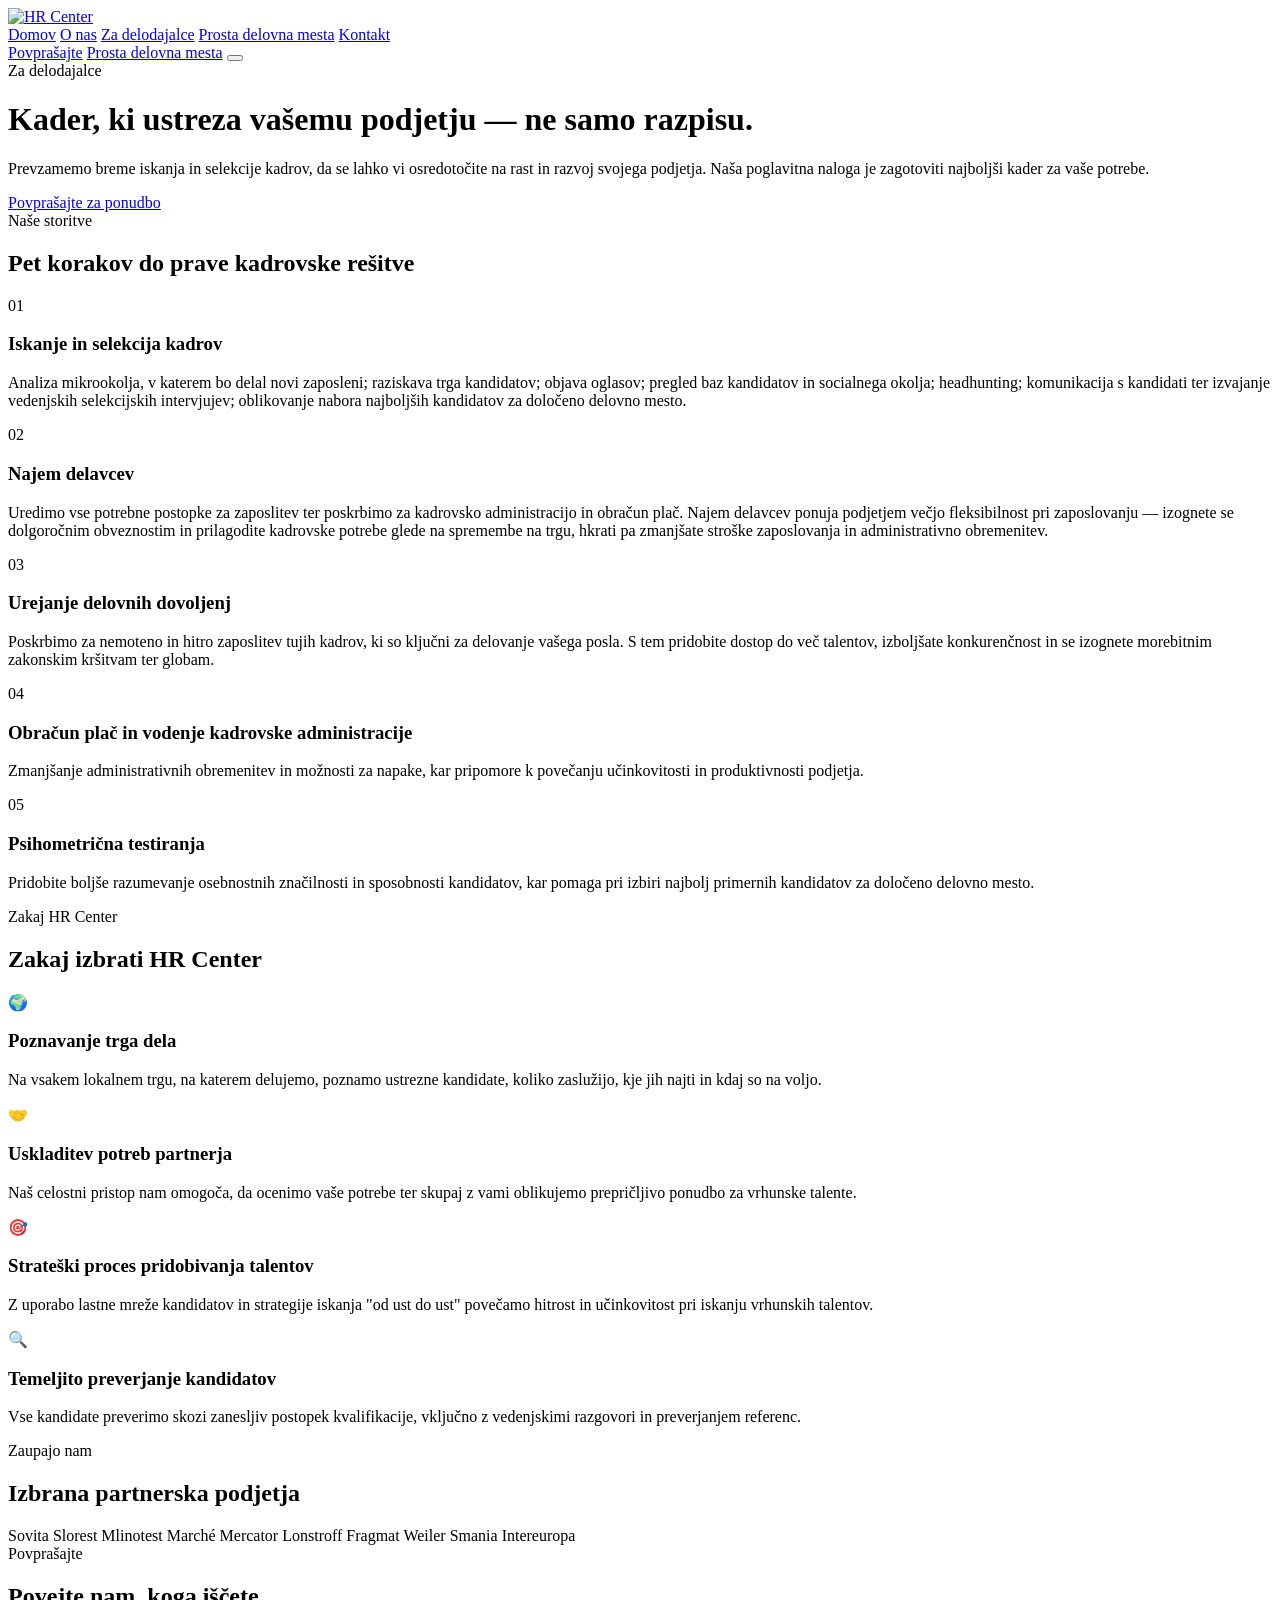
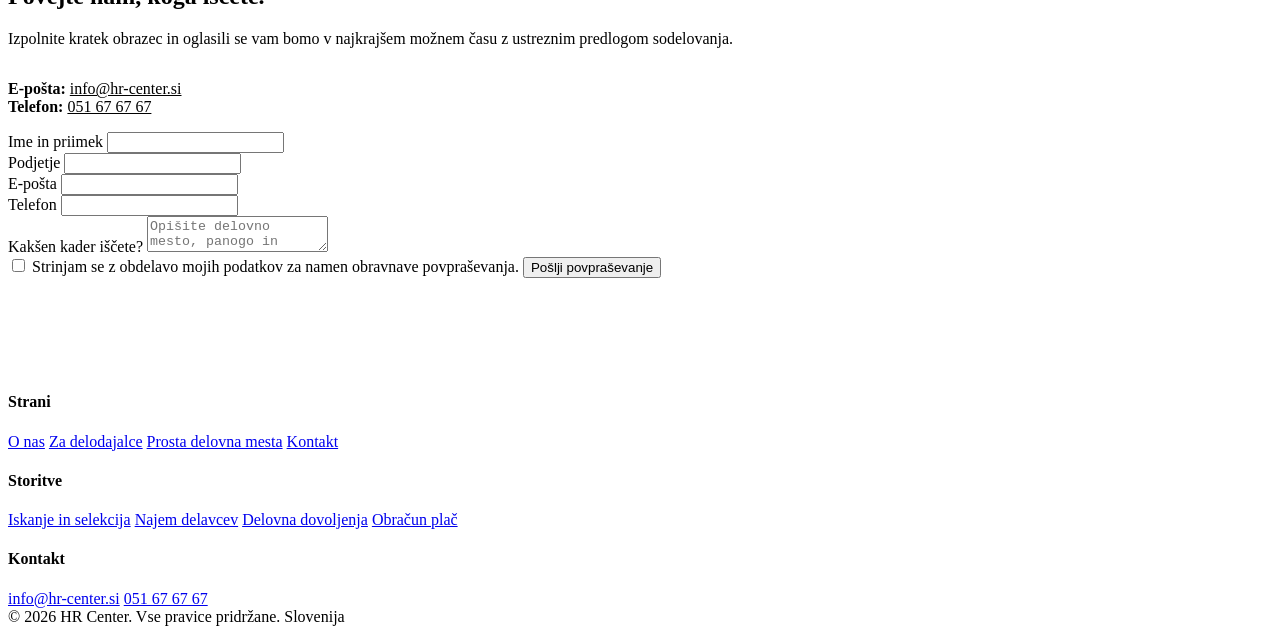
==== delodajalci.html @ be9698e5 "Prva objava strani Prva objava strani" ====
<!DOCTYPE html>
<html lang="sl">
<head>
<meta charset="UTF-8">
<meta name="viewport" content="width=device-width, initial-scale=1.0">
<title>Za delodajalce — Storitve iskanja in selekcije kadrov | HR Center</title>
<meta name="description" content="HR Center za delodajalce: iskanje in selekcija kadrov, najem delavcev, urejanje delovnih dovoljenj, obračun plač in psihometrična testiranja.">
<link rel="icon" href="assets/images/logo.png">
<link rel="preconnect" href="https://fonts.googleapis.com">
<link rel="preconnect" href="https://fonts.gstatic.com" crossorigin>
<link href="https://fonts.googleapis.com/css2?family=Space+Grotesk:wght@500;600;700&family=Inter:wght@400;500;600;700&family=IBM+Plex+Mono:wght@400;500&display=swap" rel="stylesheet">
<link rel="stylesheet" href="assets/css/style.css">
</head>
<body>

<header class="site-header">
  <div class="container">
    <a href="index.html" class="brand"><img src="assets/images/logo.png" alt="HR Center"></a>
    <nav class="main-nav">
      <a href="index.html" data-page="index.html">Domov</a>
      <a href="o-nas.html" data-page="o-nas.html">O nas</a>
      <a href="delodajalci.html" data-page="delodajalci.html">Za delodajalce</a>
      <a href="prosta-delovna-mesta.html" data-page="prosta-delovna-mesta.html">Prosta delovna mesta</a>
      <a href="kontakt.html" data-page="kontakt.html">Kontakt</a>
    </nav>
    <div class="header-ctas">
      <a href="#kontakt" class="btn btn-outline">Povprašajte</a>
      <a href="prosta-delovna-mesta.html" class="btn btn-primary">Prosta delovna mesta</a>
      <button class="nav-toggle" aria-label="Odpri meni" aria-expanded="false"><span></span><span></span><span></span></button>
    </div>
  </div>
</header>

<div class="page-hero">
  <div class="container">
    <div class="eyebrow">Za delodajalce</div>
    <h1>Kader, ki ustreza vašemu podjetju — ne samo razpisu.</h1>
    <p>Prevzamemo breme iskanja in selekcije kadrov, da se lahko vi osredotočite na rast in razvoj svojega podjetja. Naša poglavitna naloga je zagotoviti najboljši kader za vaše potrebe.</p>
    <a href="#kontakt" class="btn btn-coral">Povprašajte za ponudbo</a>
  </div>
</div>

<section id="storitve">
  <div class="container">
    <div class="section-head">
      <div class="eyebrow">Naše storitve</div>
      <h2>Pet korakov do prave kadrovske rešitve</h2>
    </div>

    <div class="service-row">
      <div class="service-num">01</div>
      <div>
        <h3>Iskanje in selekcija kadrov</h3>
        <p>Analiza mikrookolja, v katerem bo delal novi zaposleni; raziskava trga kandidatov; objava oglasov; pregled baz kandidatov in socialnega okolja; headhunting; komunikacija s kandidati ter izvajanje vedenjskih selekcijskih intervjujev; oblikovanje nabora najboljših kandidatov za določeno delovno mesto.</p>
      </div>
    </div>
    <div class="service-row">
      <div class="service-num">02</div>
      <div>
        <h3>Najem delavcev</h3>
        <p>Uredimo vse potrebne postopke za zaposlitev ter poskrbimo za kadrovsko administracijo in obračun plač. Najem delavcev ponuja podjetjem večjo fleksibilnost pri zaposlovanju — izognete se dolgoročnim obveznostim in prilagodite kadrovske potrebe glede na spremembe na trgu, hkrati pa zmanjšate stroške zaposlovanja in administrativno obremenitev.</p>
      </div>
    </div>
    <div class="service-row">
      <div class="service-num">03</div>
      <div>
        <h3>Urejanje delovnih dovoljenj</h3>
        <p>Poskrbimo za nemoteno in hitro zaposlitev tujih kadrov, ki so ključni za delovanje vašega posla. S tem pridobite dostop do več talentov, izboljšate konkurenčnost in se izognete morebitnim zakonskim kršitvam ter globam.</p>
      </div>
    </div>
    <div class="service-row">
      <div class="service-num">04</div>
      <div>
        <h3>Obračun plač in vodenje kadrovske administracije</h3>
        <p>Zmanjšanje administrativnih obremenitev in možnosti za napake, kar pripomore k povečanju učinkovitosti in produktivnosti podjetja.</p>
      </div>
    </div>
    <div class="service-row">
      <div class="service-num">05</div>
      <div>
        <h3>Psihometrična testiranja</h3>
        <p>Pridobite boljše razumevanje osebnostnih značilnosti in sposobnosti kandidatov, kar pomaga pri izbiri najbolj primernih kandidatov za določeno delovno mesto.</p>
      </div>
    </div>
  </div>
</section>

<section class="section-pale">
  <div class="container">
    <div class="section-head center">
      <div class="eyebrow">Zakaj HR Center</div>
      <h2>Zakaj izbrati HR Center</h2>
    </div>
    <div class="grid-4">
      <div class="card">
        <div class="icon-wrap">🌍</div>
        <h3>Poznavanje trga dela</h3>
        <p>Na vsakem lokalnem trgu, na katerem delujemo, poznamo ustrezne kandidate, koliko zaslužijo, kje jih najti in kdaj so na voljo.</p>
      </div>
      <div class="card">
        <div class="icon-wrap">🤝</div>
        <h3>Uskladitev potreb partnerja</h3>
        <p>Naš celostni pristop nam omogoča, da ocenimo vaše potrebe ter skupaj z vami oblikujemo prepričljivo ponudbo za vrhunske talente.</p>
      </div>
      <div class="card">
        <div class="icon-wrap">🎯</div>
        <h3>Strateški proces pridobivanja talentov</h3>
        <p>Z uporabo lastne mreže kandidatov in strategije iskanja "od ust do ust" povečamo hitrost in učinkovitost pri iskanju vrhunskih talentov.</p>
      </div>
      <div class="card">
        <div class="icon-wrap">🔍</div>
        <h3>Temeljito preverjanje kandidatov</h3>
        <p>Vse kandidate preverimo skozi zanesljiv postopek kvalifikacije, vključno z vedenjskimi razgovori in preverjanjem referenc.</p>
      </div>
    </div>
  </div>
</section>

<section>
  <div class="container">
    <div class="section-head center">
      <div class="eyebrow">Zaupajo nam</div>
      <h2>Izbrana partnerska podjetja</h2>
    </div>
    <div class="pill-list" style="justify-content:center;">
      <span class="pill">Sovita</span>
      <span class="pill">Slorest</span>
      <span class="pill">Mlinotest</span>
      <span class="pill">Marché</span>
      <span class="pill">Mercator</span>
      <span class="pill">Lonstroff</span>
      <span class="pill">Fragmat</span>
      <span class="pill">Weiler</span>
      <span class="pill">Smania</span>
      <span class="pill">Intereuropa</span>
    </div>
  </div>
</section>

<section id="kontakt" class="section-pale">
  <div class="container grid-2" style="align-items:flex-start; gap:56px;">
    <div>
      <div class="eyebrow">Povprašajte</div>
      <h2>Povejte nam, koga iščete.</h2>
      <p>Izpolnite kratek obrazec in oglasili se vam bomo v najkrajšem možnem času z ustreznim predlogom sodelovanja.</p>
      <p style="margin-top:32px;"><strong>E-pošta:</strong> <a href="mailto:info@hr-center.si" style="color:var(--teal-dark);">info@hr-center.si</a><br>
      <strong>Telefon:</strong> <a href="tel:+38651676767" style="color:var(--teal-dark);">051 67 67 67</a></p>
    </div>
    <div class="form-card">
      <form name="povprasevanje-delodajalci" method="POST" data-netlify="true" netlify-honeypot="bot-field" data-netlify-ajax="true">
        <input type="hidden" name="form-name" value="povprasevanje-delodajalci">
        <p class="hidden" style="display:none;"><label>Ne izpolnjujte: <input name="bot-field"></label></p>

        <div class="form-grid">
          <div class="field">
            <label for="ed-ime">Ime in priimek</label>
            <input type="text" id="ed-ime" name="ime" required>
          </div>
          <div class="field">
            <label for="ed-podjetje">Podjetje</label>
            <input type="text" id="ed-podjetje" name="podjetje" required>
          </div>
          <div class="field">
            <label for="ed-email">E-pošta</label>
            <input type="email" id="ed-email" name="email" required>
          </div>
          <div class="field">
            <label for="ed-telefon">Telefon</label>
            <input type="tel" id="ed-telefon" name="telefon">
          </div>
        </div>
        <div class="field full">
          <label for="ed-sporocilo">Kakšen kader iščete?</label>
          <textarea id="ed-sporocilo" name="sporocilo" required placeholder="Opišite delovno mesto, panogo in okvirni rok..."></textarea>
        </div>

        <label class="consent">
          <input type="checkbox" required>
          <span>Strinjam se z obdelavo mojih podatkov za namen obravnave povpraševanja.</span>
        </label>

        <button type="submit" class="btn btn-primary btn-block">Pošlji povpraševanje</button>
        <div class="form-status"></div>
      </form>
    </div>
  </div>
</section>

<footer class="site-footer">
  <div class="container">
    <div class="footer-grid">
      <div>
        <img src="assets/images/logo.png" alt="HR Center" style="height:34px; margin-bottom:14px; filter:brightness(0) invert(1);">
        <p style="color:rgba(255,255,255,.6); font-size:14px; max-width:32ch;">Vaši ljudje, naša skrb. Kadrovska agencija z 10-letnimi izkušnjami na slovenskem trgu dela.</p>
      </div>
      <div>
        <h4>Strani</h4>
        <a href="o-nas.html">O nas</a>
        <a href="delodajalci.html">Za delodajalce</a>
        <a href="prosta-delovna-mesta.html">Prosta delovna mesta</a>
        <a href="kontakt.html">Kontakt</a>
      </div>
      <div>
        <h4>Storitve</h4>
        <a href="delodajalci.html#storitve">Iskanje in selekcija</a>
        <a href="delodajalci.html#storitve">Najem delavcev</a>
        <a href="delodajalci.html#storitve">Delovna dovoljenja</a>
        <a href="delodajalci.html#storitve">Obračun plač</a>
      </div>
      <div>
        <h4>Kontakt</h4>
        <a href="mailto:info@hr-center.si">info@hr-center.si</a>
        <a href="tel:+38651676767">051 67 67 67</a>
      </div>
    </div>
    <div class="footer-bottom">
      <span>© <span id="year"></span> HR Center. Vse pravice pridržane.</span>
      <span>Slovenija</span>
    </div>
  </div>
</footer>

<script src="assets/js/jobs-data.js"></script>
<script src="assets/js/main.js"></script>
<script>document.getElementById('year').textContent = new Date().getFullYear();</script>
</body>
</html>
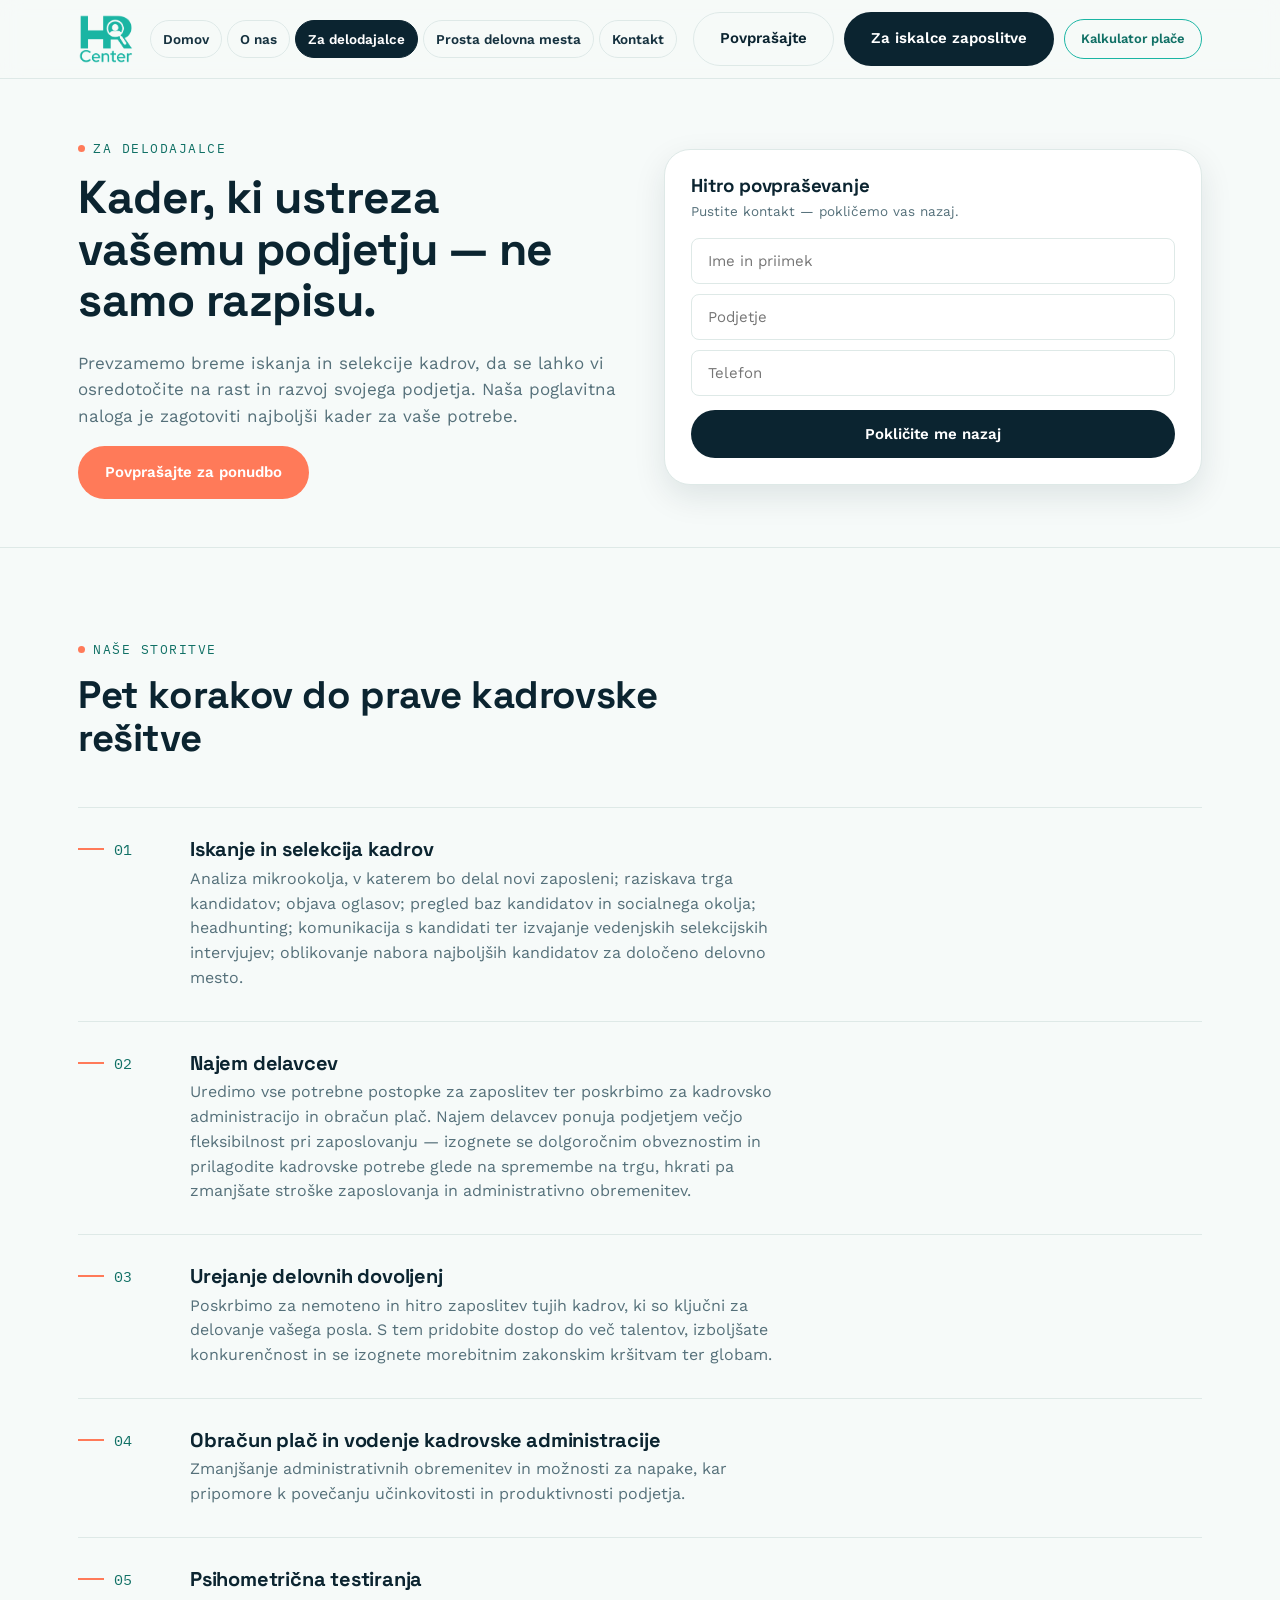
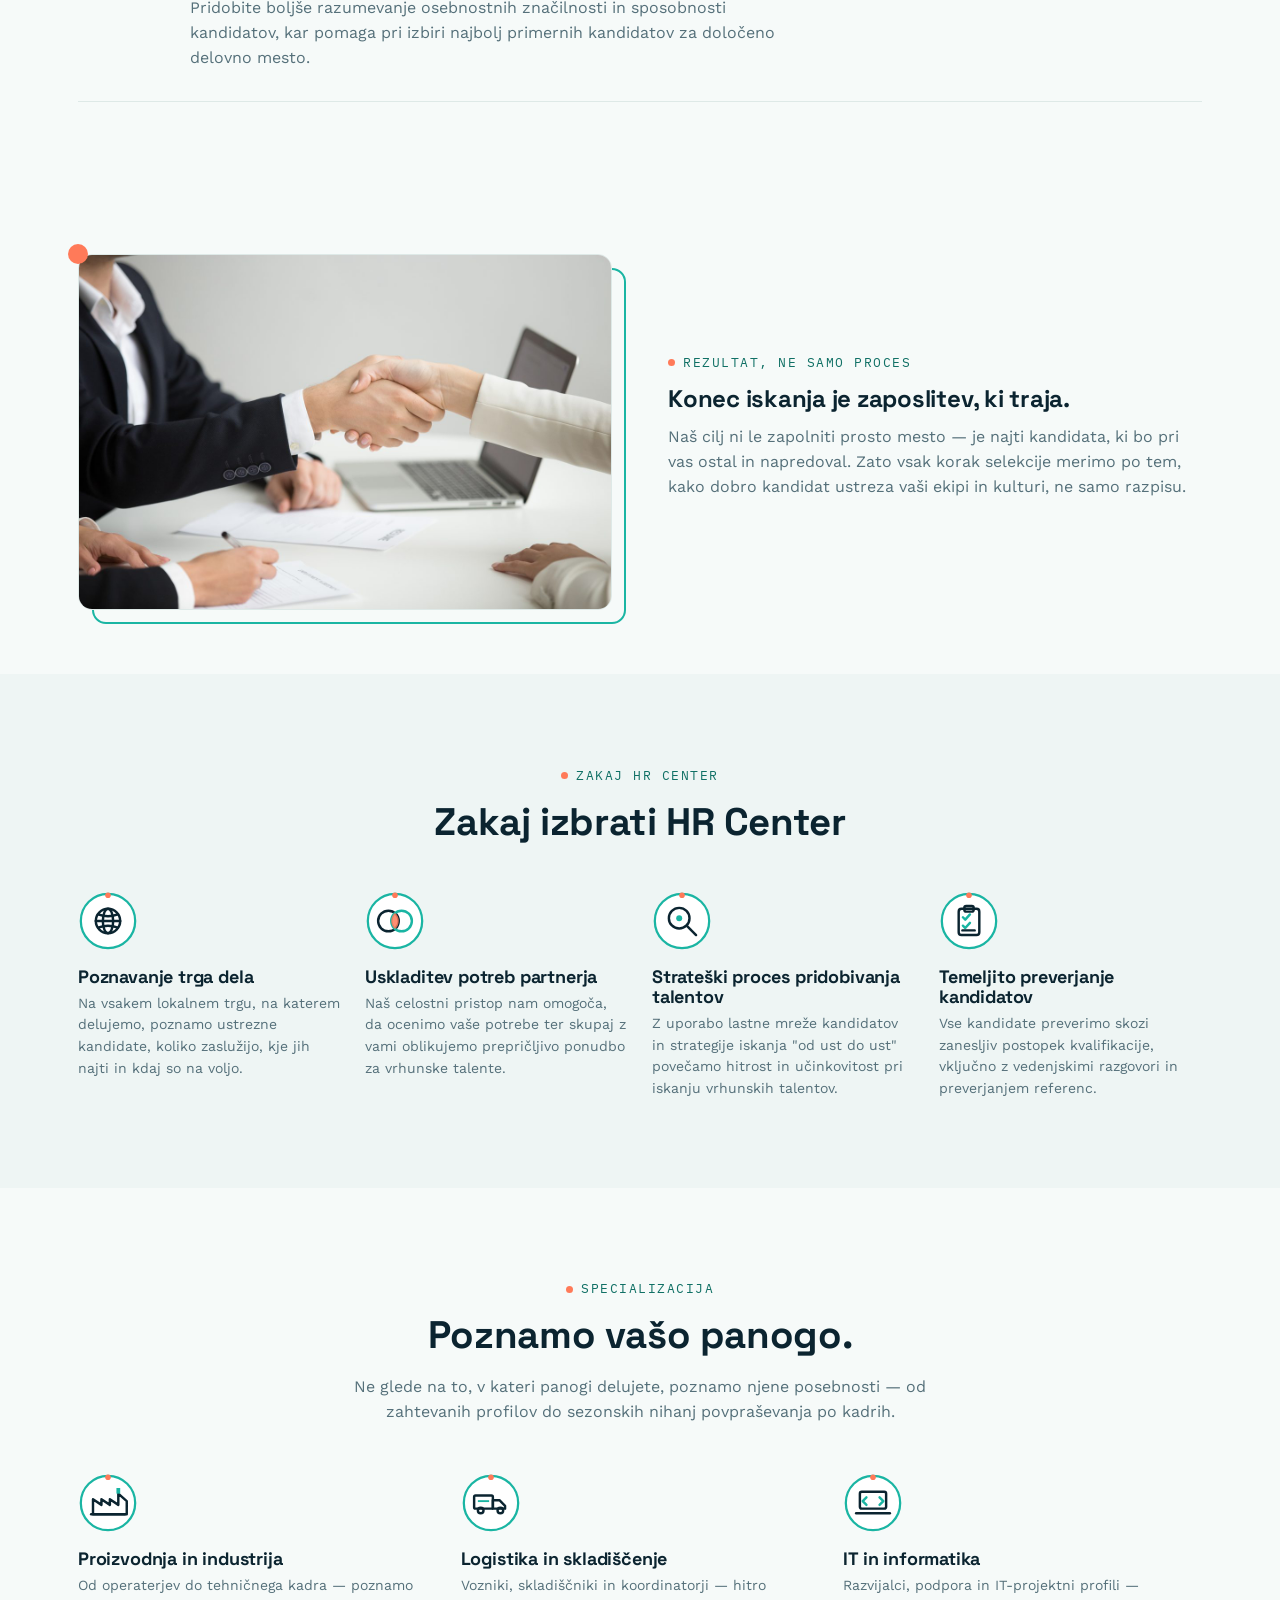
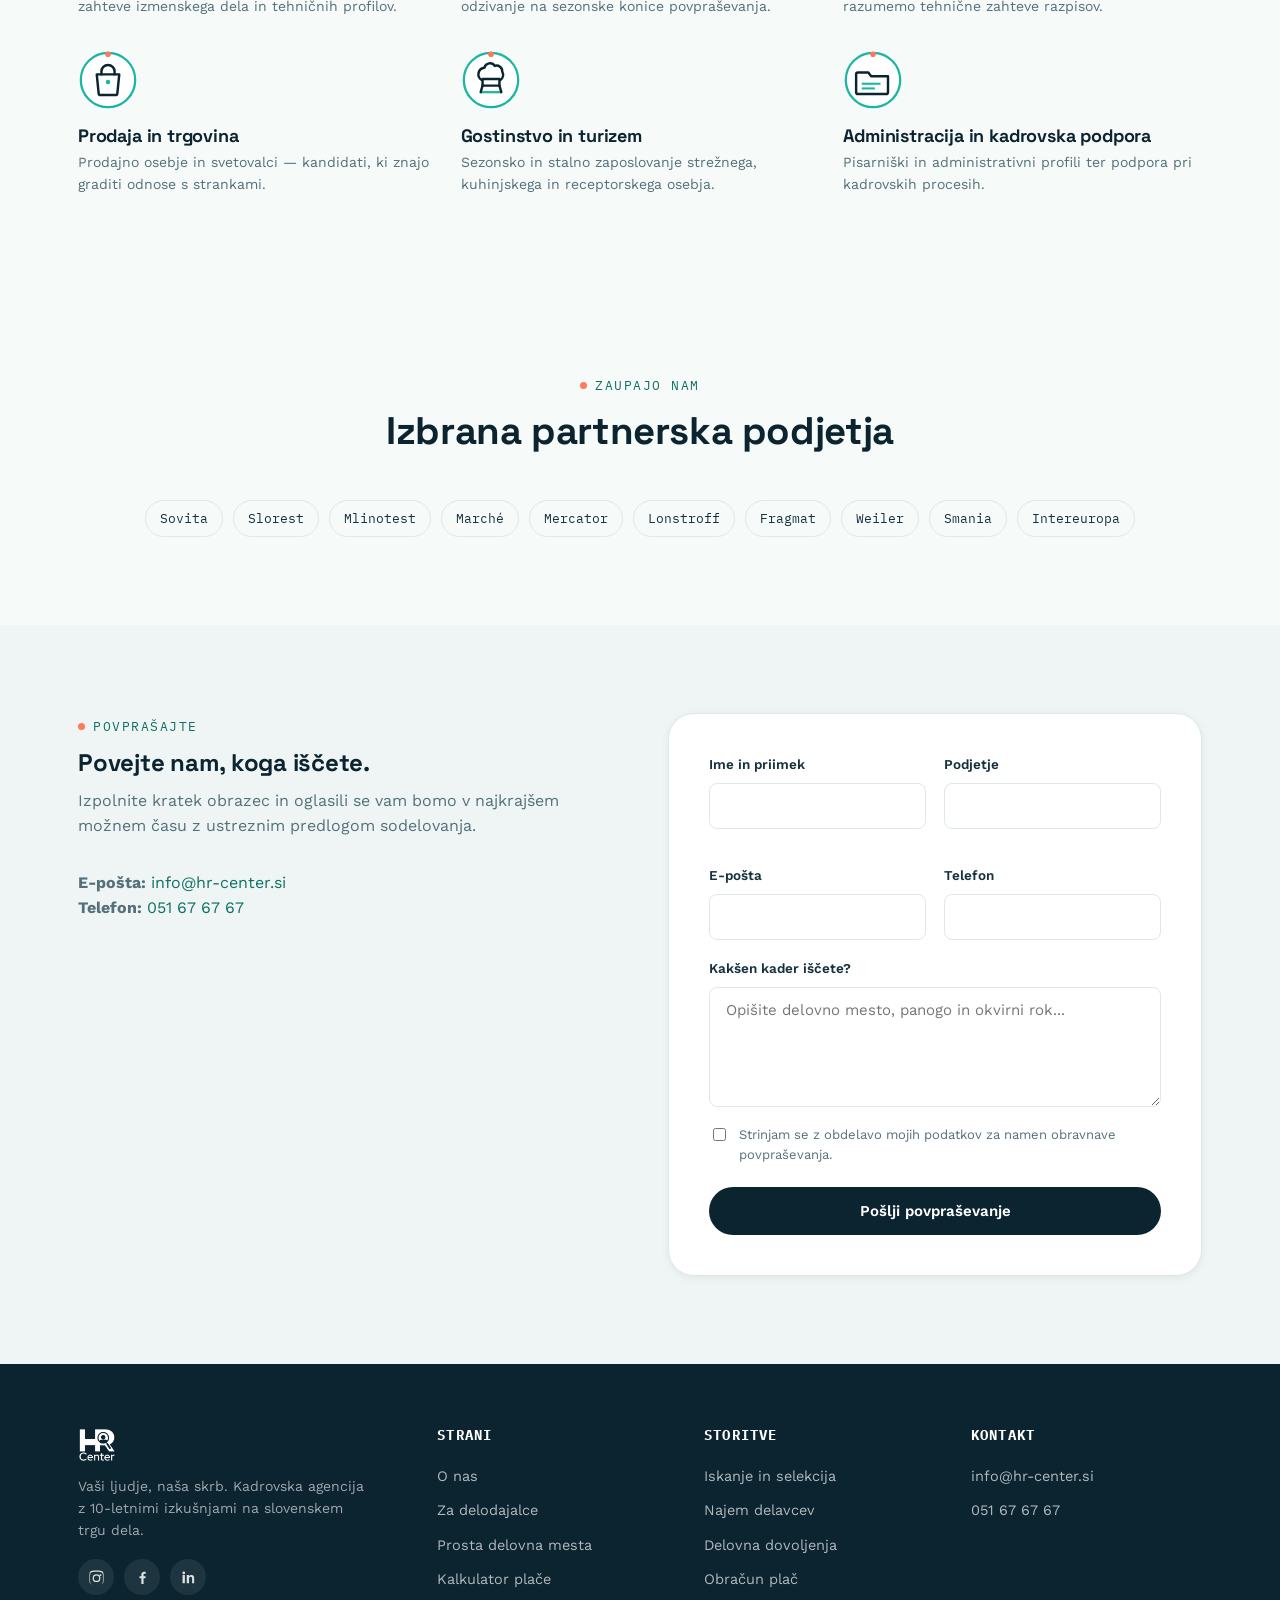
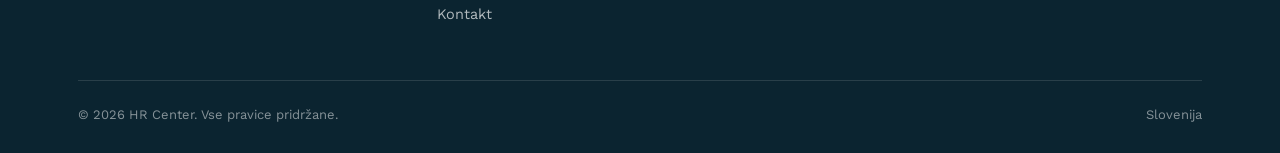
==== commit 80f844b9: "Add files via upload" ====
--- a/delodajalci.html
+++ b/delodajalci.html
@@ -8,7 +8,7 @@
 <link rel="icon" href="assets/images/logo.png">
 <link rel="preconnect" href="https://fonts.googleapis.com">
 <link rel="preconnect" href="https://fonts.gstatic.com" crossorigin>
-<link href="https://fonts.googleapis.com/css2?family=Space+Grotesk:wght@500;600;700&family=Inter:wght@400;500;600;700&family=IBM+Plex+Mono:wght@400;500&display=swap" rel="stylesheet">
+<link href="https://fonts.googleapis.com/css2?family=Space+Grotesk:wght@500;600;700&family=Work+Sans:wght@400;500;600;700&family=IBM+Plex+Mono:wght@400;500&display=swap" rel="stylesheet">
 <link rel="stylesheet" href="assets/css/style.css">
 </head>
 <body>
@@ -25,18 +25,40 @@
     </nav>
     <div class="header-ctas">
       <a href="#kontakt" class="btn btn-outline">Povprašajte</a>
-      <a href="prosta-delovna-mesta.html" class="btn btn-primary">Prosta delovna mesta</a>
+      <a href="prosta-delovna-mesta.html" class="btn btn-primary">Za iskalce zaposlitve</a>
+      <a href="kalkulator-place.html" class="btn btn-calc">Kalkulator plače</a>
       <button class="nav-toggle" aria-label="Odpri meni" aria-expanded="false"><span></span><span></span><span></span></button>
     </div>
   </div>
 </header>
 
 <div class="page-hero">
-  <div class="container">
-    <div class="eyebrow">Za delodajalce</div>
-    <h1>Kader, ki ustreza vašemu podjetju — ne samo razpisu.</h1>
-    <p>Prevzamemo breme iskanja in selekcije kadrov, da se lahko vi osredotočite na rast in razvoj svojega podjetja. Naša poglavitna naloga je zagotoviti najboljši kader za vaše potrebe.</p>
-    <a href="#kontakt" class="btn btn-coral">Povprašajte za ponudbo</a>
+  <div class="container grid-2" style="align-items:center; gap:48px;">
+    <div>
+      <div class="eyebrow">Za delodajalce</div>
+      <h1>Kader, ki ustreza vašemu podjetju — ne samo razpisu.</h1>
+      <p>Prevzamemo breme iskanja in selekcije kadrov, da se lahko vi osredotočite na rast in razvoj svojega podjetja. Naša poglavitna naloga je zagotoviti najboljši kader za vaše potrebe.</p>
+      <a href="#kontakt" class="btn btn-coral">Povprašajte za ponudbo</a>
+    </div>
+    <div class="quick-form-card">
+      <h3 style="margin-bottom:4px;">Hitro povpraševanje</h3>
+      <p style="font-size:13.5px; margin-bottom:16px;">Pustite kontakt — pokličemo vas nazaj.</p>
+      <form name="hitro-povprasevanje" method="POST" data-netlify="true" netlify-honeypot="bot-field" data-netlify-ajax="true">
+        <input type="hidden" name="form-name" value="hitro-povprasevanje">
+        <p class="hidden" style="display:none;"><label>Ne izpolnjujte: <input name="bot-field"></label></p>
+        <div class="field" style="margin-bottom:10px;">
+          <input type="text" name="ime" placeholder="Ime in priimek" required>
+        </div>
+        <div class="field" style="margin-bottom:10px;">
+          <input type="text" name="podjetje" placeholder="Podjetje" required>
+        </div>
+        <div class="field" style="margin-bottom:14px;">
+          <input type="tel" name="telefon" placeholder="Telefon" required>
+        </div>
+        <button type="submit" class="btn btn-primary btn-block">Pokličite me nazaj</button>
+        <div class="form-status"></div>
+      </form>
+    </div>
   </div>
 </div>
 
@@ -85,32 +107,87 @@
   </div>
 </section>
 
+<section class="section-tight">
+  <div class="container grid-2" style="align-items:center; gap:56px;">
+    <div class="photo-frame"><img src="assets/images/photo-delodajalci.jpg" alt="Rokovanje ob uspešni zaposlitvi kandidata"></div>
+    <div>
+      <div class="eyebrow">Rezultat, ne samo proces</div>
+      <h2>Konec iskanja je zaposlitev, ki traja.</h2>
+      <p>Naš cilj ni le zapolniti prosto mesto — je najti kandidata, ki bo pri vas ostal in napredoval. Zato vsak korak selekcije merimo po tem, kako dobro kandidat ustreza vaši ekipi in kulturi, ne samo razpisu.</p>
+    </div>
+  </div>
+</section>
+
 <section class="section-pale">
   <div class="container">
     <div class="section-head center">
       <div class="eyebrow">Zakaj HR Center</div>
       <h2>Zakaj izbrati HR Center</h2>
     </div>
-    <div class="grid-4">
-      <div class="card">
-        <div class="icon-wrap">🌍</div>
-        <h3>Poznavanje trga dela</h3>
-        <p>Na vsakem lokalnem trgu, na katerem delujemo, poznamo ustrezne kandidate, koliko zaslužijo, kje jih najti in kdaj so na voljo.</p>
-      </div>
-      <div class="card">
-        <div class="icon-wrap">🤝</div>
-        <h3>Uskladitev potreb partnerja</h3>
-        <p>Naš celostni pristop nam omogoča, da ocenimo vaše potrebe ter skupaj z vami oblikujemo prepričljivo ponudbo za vrhunske talente.</p>
-      </div>
-      <div class="card">
-        <div class="icon-wrap">🎯</div>
-        <h3>Strateški proces pridobivanja talentov</h3>
-        <p>Z uporabo lastne mreže kandidatov in strategije iskanja "od ust do ust" povečamo hitrost in učinkovitost pri iskanju vrhunskih talentov.</p>
-      </div>
-      <div class="card">
-        <div class="icon-wrap">🔍</div>
-        <h3>Temeljito preverjanje kandidatov</h3>
-        <p>Vse kandidate preverimo skozi zanesljiv postopek kvalifikacije, vključno z vedenjskimi razgovori in preverjanjem referenc.</p>
+    <div class="feature-rows">
+      <div class="feature-row">
+        <div class="icon-badge"><svg viewBox="0 0 64 64"><circle class="badge-ring" cx="32" cy="32" r="29"/><circle class="badge-glyph" cx="32" cy="32" r="13"/><ellipse class="badge-glyph" cx="32" cy="32" rx="5.5" ry="13"/><line class="badge-glyph" x1="19" y1="32" x2="45" y2="32"/><path class="badge-glyph" d="M21.5 25 Q32 29 42.5 25"/><path class="badge-glyph" d="M21.5 39 Q32 35 42.5 39"/><circle class="badge-accent" cx="32" cy="4.5" r="3"/></svg></div>
+        <div>
+          <h3>Poznavanje trga dela</h3>
+          <p>Na vsakem lokalnem trgu, na katerem delujemo, poznamo ustrezne kandidate, koliko zaslužijo, kje jih najti in kdaj so na voljo.</p>
+        </div>
+      </div>
+      <div class="feature-row">
+        <div class="icon-badge"><svg viewBox="0 0 64 64"><circle class="badge-ring" cx="32" cy="32" r="29"/><circle class="badge-glyph" cx="25" cy="32" r="11"/><circle class="badge-glyph" style="stroke:var(--teal)" cx="39" cy="32" r="11"/><path fill="var(--coral)" fill-opacity="0.85" d="M32 23.5 a11 11 0 0 1 0 17 a11 11 0 0 1 0 -17 Z"/><circle class="badge-accent" cx="32" cy="4.5" r="3"/></svg></div>
+        <div>
+          <h3>Uskladitev potreb partnerja</h3>
+          <p>Naš celostni pristop nam omogoča, da ocenimo vaše potrebe ter skupaj z vami oblikujemo prepričljivo ponudbo za vrhunske talente.</p>
+        </div>
+      </div>
+      <div class="feature-row">
+        <div class="icon-badge"><svg viewBox="0 0 64 64"><circle class="badge-ring" cx="32" cy="32" r="29"/><circle class="badge-glyph" cx="29" cy="29" r="11"/><circle fill="var(--teal)" cx="29" cy="29" r="3.2"/><line class="badge-glyph" x1="37.5" y1="37.5" x2="47" y2="47" stroke-width="3"/><circle class="badge-accent" cx="32" cy="4.5" r="3"/></svg></div>
+        <div>
+          <h3>Strateški proces pridobivanja talentov</h3>
+          <p>Z uporabo lastne mreže kandidatov in strategije iskanja "od ust do ust" povečamo hitrost in učinkovitost pri iskanju vrhunskih talentov.</p>
+        </div>
+      </div>
+      <div class="feature-row">
+        <div class="icon-badge"><svg viewBox="0 0 64 64"><circle class="badge-ring" cx="32" cy="32" r="29"/><rect class="badge-glyph" x="21" y="19" width="22" height="28" rx="3"/><rect class="badge-glyph" x="27" y="16" width="10" height="6" rx="2" fill="var(--white)"/><path style="stroke:var(--teal)" class="badge-glyph" d="M25.5 28 L28 30.5 L33 25"/><path style="stroke:var(--teal)" class="badge-glyph" d="M25.5 37 L28 39.5 L33 34"/><line class="badge-glyph" stroke-width="2" x1="25" y1="42" x2="38" y2="42"/><circle class="badge-accent" cx="32" cy="4.5" r="3"/></svg></div>
+        <div>
+          <h3>Temeljito preverjanje kandidatov</h3>
+          <p>Vse kandidate preverimo skozi zanesljiv postopek kvalifikacije, vključno z vedenjskimi razgovori in preverjanjem referenc.</p>
+        </div>
+      </div>
+    </div>
+  </div>
+</section>
+
+<section>
+  <div class="container">
+    <div class="section-head center">
+      <div class="eyebrow">Specializacija</div>
+      <h2>Poznamo vašo panogo.</h2>
+      <p style="max-width:60ch; margin:0 auto;">Ne glede na to, v kateri panogi delujete, poznamo njene posebnosti — od zahtevanih profilov do sezonskih nihanj povpraševanja po kadrih.</p>
+    </div>
+    <div class="feature-rows cols-3">
+      <div class="feature-row">
+        <div class="icon-badge"><svg viewBox="0 0 64 64"><circle class="badge-ring" cx="32" cy="32" r="29"/><path class="badge-glyph" fill="none" stroke-linejoin="round" d="M16 44V28l9 6v-6l9 6v-6l9 6V22l9 8v14z"/><line class="badge-glyph" x1="14" y1="44" x2="50" y2="44"/><rect fill="var(--teal)" x="41" y="16" width="4" height="6"/><circle class="badge-accent" cx="32" cy="4.5" r="3"/></svg></div>
+        <div><h3>Proizvodnja in industrija</h3><p>Od operaterjev do tehničnega kadra — poznamo zahteve izmenskega dela in tehničnih profilov.</p></div>
+      </div>
+      <div class="feature-row">
+        <div class="icon-badge"><svg viewBox="0 0 64 64"><circle class="badge-ring" cx="32" cy="32" r="29"/><rect class="badge-glyph" x="14" y="24" width="20" height="14" rx="1.5"/><path class="badge-glyph" style="stroke-linejoin:round" d="M34 29h7l6 6v3h-13z"/><circle fill="var(--white)" class="badge-glyph" cx="21" cy="40" r="3"/><circle fill="var(--white)" class="badge-glyph" cx="42" cy="40" r="3"/><line style="stroke:var(--teal)" x1="18" y1="30" x2="30" y2="30" stroke-width="2"/><circle class="badge-accent" cx="32" cy="4.5" r="3"/></svg></div>
+        <div><h3>Logistika in skladiščenje</h3><p>Vozniki, skladiščniki in koordinatorji — hitro odzivanje na sezonske konice povpraševanja.</p></div>
+      </div>
+      <div class="feature-row">
+        <div class="icon-badge"><svg viewBox="0 0 64 64"><circle class="badge-ring" cx="32" cy="32" r="29"/><rect class="badge-glyph" x="18" y="20" width="28" height="18" rx="2"/><path style="stroke:var(--teal)" class="badge-glyph" stroke-width="2.2" d="M25 26l-4 4 4 4"/><path style="stroke:var(--teal)" class="badge-glyph" stroke-width="2.2" d="M39 26l4 4-4 4"/><line class="badge-glyph" x1="14" y1="43" x2="50" y2="43"/><circle class="badge-accent" cx="32" cy="4.5" r="3"/></svg></div>
+        <div><h3>IT in informatika</h3><p>Razvijalci, podpora in IT-projektni profili — razumemo tehnične zahteve razpisov.</p></div>
+      </div>
+      <div class="feature-row">
+        <div class="icon-badge"><svg viewBox="0 0 64 64"><circle class="badge-ring" cx="32" cy="32" r="29"/><path class="badge-glyph" style="stroke-linejoin:round" d="M20 26h24l-2 20a2 2 0 0 1-2 2H24a2 2 0 0 1-2-2z"/><path class="badge-glyph" d="M25 26v-3a7 7 0 0 1 14 0v3"/><circle fill="var(--teal)" cx="32" cy="34" r="2.4"/><circle class="badge-accent" cx="32" cy="4.5" r="3"/></svg></div>
+        <div><h3>Prodaja in trgovina</h3><p>Prodajno osebje in svetovalci — kandidati, ki znajo graditi odnose s strankami.</p></div>
+      </div>
+      <div class="feature-row">
+        <div class="icon-badge"><svg viewBox="0 0 64 64"><circle class="badge-ring" cx="32" cy="32" r="29"/><path class="badge-glyph" style="stroke-linejoin:round" stroke-width="2.3" d="M22 32a7 7 0 0 1 3-13 6 6 0 0 1 11 -2 6 6 0 0 1 8 6 7 7 0 0 1 -2 9"/><rect class="badge-glyph" stroke-width="2.3" x="23" y="31" width="18" height="7"/><line style="stroke:var(--teal)" x1="21" y1="45" x2="43" y2="45" stroke-width="2.4"/><line class="badge-glyph" stroke-width="2.2" x1="23" y1="38" x2="21" y2="45"/><line class="badge-glyph" stroke-width="2.2" x1="41" y1="38" x2="43" y2="45"/><circle class="badge-accent" cx="32" cy="4.5" r="3"/></svg></div>
+        <div><h3>Gostinstvo in turizem</h3><p>Sezonsko in stalno zaposlovanje strežnega, kuhinjskega in receptorskega osebja.</p></div>
+      </div>
+      <div class="feature-row">
+        <div class="icon-badge"><svg viewBox="0 0 64 64"><circle class="badge-ring" cx="32" cy="32" r="29"/><path class="badge-glyph" style="stroke-linejoin:round" d="M16 24h11l3 4h18v17a2 2 0 0 1-2 2H16a2 2 0 0 1-2-2V26a2 2 0 0 1 2-2z"/><line style="stroke:var(--teal)" x1="20" y1="36" x2="40" y2="36" stroke-width="2.2"/><line style="stroke:var(--teal)" x1="20" y1="41" x2="34" y2="41" stroke-width="2.2"/><circle class="badge-accent" cx="32" cy="4.5" r="3"/></svg></div>
+        <div><h3>Administracija in kadrovska podpora</h3><p>Pisarniški in administrativni profili ter podpora pri kadrovskih procesih.</p></div>
       </div>
     </div>
   </div>
@@ -192,12 +269,18 @@
       <div>
         <img src="assets/images/logo.png" alt="HR Center" style="height:34px; margin-bottom:14px; filter:brightness(0) invert(1);">
         <p style="color:rgba(255,255,255,.6); font-size:14px; max-width:32ch;">Vaši ljudje, naša skrb. Kadrovska agencija z 10-letnimi izkušnjami na slovenskem trgu dela.</p>
+        <div class="footer-social">
+          <a href="https://www.instagram.com/hr_center_si/" aria-label="Instagram" target="_blank" rel="noopener"><svg viewBox="0 0 24 24"><path d="M12 2.2c3.2 0 3.6 0 4.9.1 1.2.1 1.9.3 2.3.4.6.2 1 .5 1.4.9.4.4.7.9.9 1.4.2.4.3 1.1.4 2.3.1 1.3.1 1.7.1 4.9s0 3.6-.1 4.9c-.1 1.2-.3 1.9-.4 2.3-.2.6-.5 1-.9 1.4-.4.4-.9.7-1.4.9-.4.2-1.1.3-2.3.4-1.3.1-1.7.1-4.9.1s-3.6 0-4.9-.1c-1.2-.1-1.9-.3-2.3-.4-.6-.2-1-.5-1.4-.9-.4-.4-.7-.9-.9-1.4-.2-.4-.3-1.1-.4-2.3-.1-1.3-.1-1.7-.1-4.9s0-3.6.1-4.9c.1-1.2.3-1.9.4-2.3.2-.6.5-1 .9-1.4.4-.4.9-.7 1.4-.9.4-.2 1.1-.3 2.3-.4C8.4 2.2 8.8 2.2 12 2.2zm0 1.8c-3.1 0-3.5 0-4.8.1-1 .1-1.6.2-1.9.4-.5.2-.8.4-1.2.7-.3.3-.6.7-.7 1.2-.1.3-.3.9-.4 1.9-.1 1.3-.1 1.7-.1 4.8s0 3.5.1 4.8c.1 1 .2 1.6.4 1.9.2.5.4.8.7 1.2.3.3.7.6 1.2.7.3.1.9.3 1.9.4 1.3.1 1.7.1 4.8.1s3.5 0 4.8-.1c1-.1 1.6-.2 1.9-.4.5-.2.8-.4 1.2-.7.3-.3.6-.7.7-1.2.1-.3.3-.9.4-1.9.1-1.3.1-1.7.1-4.8s0-3.5-.1-4.8c-.1-1-.2-1.6-.4-1.9-.2-.5-.4-.8-.7-1.2-.3-.3-.7-.6-1.2-.7-.3-.1-.9-.3-1.9-.4-1.3-.1-1.7-.1-4.8-.1zm0 3.5a5.5 5.5 0 1 1 0 11 5.5 5.5 0 0 1 0-11zm0 1.8a3.7 3.7 0 1 0 0 7.4 3.7 3.7 0 0 0 0-7.4zm5.7-2a1.3 1.3 0 1 1 0 2.6 1.3 1.3 0 0 1 0-2.6z"/></svg></a>
+          <a href="https://www.facebook.com/hrcenter.si/" aria-label="Facebook" target="_blank" rel="noopener"><svg viewBox="0 0 24 24"><path d="M13.5 21v-7.8h2.6l.4-3h-3v-1.9c0-.9.2-1.5 1.5-1.5h1.6V4.1c-.3 0-1.2-.1-2.3-.1-2.3 0-3.9 1.4-3.9 4v2.2H7.8v3h2.6V21h3.1z"/></svg></a>
+          <a href="https://www.linkedin.com/company/hr-center-slovenija/" aria-label="LinkedIn" target="_blank" rel="noopener"><svg viewBox="0 0 24 24"><path d="M6.9 8.6H3.6V20h3.3V8.6zM5.3 3.6a1.9 1.9 0 1 0 0 3.8 1.9 1.9 0 0 0 0-3.8zM20.4 20h-3.3v-5.9c0-1.4 0-3.2-2-3.2s-2.3 1.5-2.3 3.1V20H9.5V8.6h3.2v1.6h.1c.4-.8 1.5-1.7 3.2-1.7 3.4 0 4 2.2 4 5.1V20z"/></svg></a>
+        </div>
       </div>
       <div>
         <h4>Strani</h4>
         <a href="o-nas.html">O nas</a>
         <a href="delodajalci.html">Za delodajalce</a>
         <a href="prosta-delovna-mesta.html">Prosta delovna mesta</a>
+        <a href="kalkulator-place.html">Kalkulator plače</a>
         <a href="kontakt.html">Kontakt</a>
       </div>
       <div>
--- a/assets/css/style.css
+++ b/assets/css/style.css
@@ -0,0 +1,542 @@
+/* ===========================================================
+   HR CENTER — design system
+   Tokens: teal (brand mark), deep ink, warm coral accent
+   Type: Space Grotesk (display) / Inter (body) / IBM Plex Mono (meta)
+   Signature: "node field" — a grid of person-nodes with one
+   highlighted match, echoing the client's own pitch-deck imagery.
+=========================================================== */
+
+:root{
+  --teal:        #1AB5A3;
+  --teal-dark:   #107065;
+  --teal-pale:   #E8F7F5;
+  --ink:         #0B2430;
+  --ink-soft:    #16323F;
+  --paper:       #F6FAF9;
+  --paper-dim:   #EEF5F4;
+  --slate:       #55707A;
+  --slate-light: #8CA3AA;
+  --coral:       #FF7A59;
+  --coral-dark:  #E8613F;
+  --line:        #DEE9E7;
+  --white:       #FFFFFF;
+
+  --font-display: 'Space Grotesk', sans-serif;
+  --font-body:    'Work Sans', sans-serif;
+  --font-mono:    'IBM Plex Mono', monospace;
+
+  --container: 1180px;
+  --radius-sm: 8px;
+  --radius-md: 14px;
+  --radius-lg: 26px;
+
+  --shadow-sm: 0 2px 10px rgba(11,36,48,0.06);
+  --shadow-md: 0 12px 32px rgba(11,36,48,0.10);
+}
+
+*, *::before, *::after{ box-sizing: border-box; }
+html{ scroll-behavior: smooth; }
+body{
+  margin:0;
+  font-family: var(--font-body);
+  color: var(--ink);
+  background: var(--paper);
+  -webkit-font-smoothing: antialiased;
+  line-height: 1.55;
+}
+img{ max-width:100%; display:block; }
+a{ color:inherit; text-decoration:none; }
+ul{ margin:0; padding:0; list-style:none; }
+h1,h2,h3,h4{
+  font-family: var(--font-display);
+  color: var(--ink);
+  line-height: 1.12;
+  margin: 0 0 .5em;
+  letter-spacing: -0.01em;
+}
+p{ margin: 0 0 1em; color: var(--slate); }
+button{ font-family: inherit; }
+
+:focus-visible{
+  outline: 3px solid var(--coral);
+  outline-offset: 3px;
+  border-radius: 4px;
+}
+
+.container{
+  max-width: var(--container);
+  margin: 0 auto;
+  padding: 0 28px;
+}
+
+.eyebrow{
+  font-family: var(--font-mono);
+  font-size: 12.5px;
+  letter-spacing: .12em;
+  text-transform: uppercase;
+  color: var(--teal-dark);
+  display: inline-flex;
+  align-items: center;
+  gap: 8px;
+  margin-bottom: 14px;
+}
+.eyebrow::before{
+  content:"";
+  width: 7px; height: 7px;
+  border-radius: 50%;
+  background: var(--coral);
+  flex: none;
+}
+
+/* ---------- Buttons ---------- */
+.btn{
+  display: inline-flex;
+  align-items: center;
+  gap: 10px;
+  padding: 14px 26px;
+  border-radius: 999px;
+  font-weight: 600;
+  font-size: 15px;
+  border: 1.5px solid transparent;
+  cursor: pointer;
+  transition: transform .18s ease, box-shadow .18s ease, background .18s ease, color .18s ease;
+  white-space: nowrap;
+}
+.btn:hover{ transform: translateY(-2px); }
+.btn-primary{ background: var(--ink); color: var(--white); }
+.btn-primary:hover{ background: var(--teal-dark); box-shadow: var(--shadow-md); }
+.btn-coral{ background: var(--coral); color: var(--white); }
+.btn-coral:hover{ background: var(--coral-dark); box-shadow: var(--shadow-md); }
+.btn-outline{ background: transparent; color: var(--ink); border-color: var(--line); }
+.btn-outline:hover{ border-color: var(--ink); }
+.btn-ghost-light{ background: rgba(255,255,255,.12); color: var(--white); border-color: rgba(255,255,255,.35); }
+.btn-ghost-light:hover{ background: rgba(255,255,255,.22); }
+.btn-calc{
+  background: transparent; color: var(--teal-dark); border-color: var(--teal);
+  font-size: 13px; padding: 9px 16px;
+}
+.btn-calc:hover{ background: var(--teal-pale); }
+.btn-block{ width: 100%; justify-content: center; }
+
+/* ---------- Header ---------- */
+.site-header{
+  position: sticky; top: 0; z-index: 100;
+  background: rgba(246,250,249,0.86);
+  backdrop-filter: blur(10px);
+  border-bottom: 1px solid var(--line);
+}
+.site-header .container{
+  display:flex; align-items:center; justify-content:space-between;
+  height: 78px;
+}
+.brand{ display:flex; align-items:center; gap:10px; }
+.brand img{ height: 50px; width:auto; }
+.main-nav{ display:flex; align-items:center; gap: 5px; flex-wrap: nowrap; }
+.main-nav a{
+  font-size: 13.5px; font-weight: 600; color: var(--ink-soft);
+  padding: 8px 12px; border-radius: 999px; transition: all .15s ease;
+  border: 1px solid var(--line); white-space: nowrap;
+}
+.main-nav a:hover{ background: var(--teal-pale); color: var(--teal-dark); border-color: var(--teal-pale); }
+.main-nav a.active{ background: var(--ink); color: var(--white); border-color: var(--ink); }
+.header-ctas{ display:flex; align-items:center; gap:10px; }
+.nav-toggle{ display:none; background:none; border:none; cursor:pointer; padding:8px; }
+.nav-toggle span{ display:block; width:22px; height:2px; background:var(--ink); margin:5px 0; }
+
+@media (max-width: 1180px){
+  .main-nav{
+    position: fixed; inset: 78px 0 0 0; height: calc(100vh - 78px);
+    background: var(--paper); flex-direction: column; align-items: stretch;
+    padding: 20px 28px; gap: 4px; transform: translateX(100%);
+    transition: transform .25s ease; overflow-y:auto;
+  }
+  .main-nav.open{ transform: translateX(0); }
+  .main-nav a{ padding: 16px 10px; border-bottom: 1px solid var(--line); border: none; border-radius:0; font-size:15px; }
+  .header-ctas .btn-outline{ display:none; }
+  .nav-toggle{ display:block; }
+}
+
+/* ---------- Node field signature motif ---------- */
+.node-field{
+  position: relative;
+  width: 100%;
+  aspect-ratio: 1 / 1;
+}
+.node-field svg{ width:100%; height:100%; display:block; }
+.node-field .node-dot{ fill: none; stroke: var(--line); stroke-width: 2.2; }
+.node-field .node-dot.match{ stroke: var(--teal); fill: var(--teal); fill-opacity:.08; }
+.node-field .node-glyph{ fill: var(--slate-light); }
+.node-field .node-glyph.match{ fill: var(--teal); }
+.node-field .match-ring{
+  fill:none; stroke: var(--coral); stroke-width: 2;
+  transform-origin: center;
+  animation: pulse-ring 2.6s ease-out infinite;
+}
+@keyframes pulse-ring{
+  0%{ transform: scale(1); opacity: .9; }
+  100%{ transform: scale(1.9); opacity: 0; }
+}
+@media (prefers-reduced-motion: reduce){
+  .match-ring{ animation: none; opacity:.5; }
+}
+
+/* ---------- Photo frame (real photography, brand-accented) ---------- */
+.photo-frame{
+  position: relative;
+  width: 100%;
+  border-radius: var(--radius-md);
+  overflow: visible;
+  line-height: 0;
+}
+.photo-frame img{
+  width: 100%; height: 100%; object-fit: cover;
+  border-radius: var(--radius-md);
+  display:block;
+  border: 1px solid var(--line);
+}
+.photo-frame::before{
+  content:"";
+  position:absolute; inset: 14px -14px -14px 14px;
+  border: 2px solid var(--teal);
+  border-radius: var(--radius-md);
+  z-index:-1;
+}
+.photo-frame::after{
+  content:"";
+  position:absolute; top:-10px; left:-10px;
+  width:20px; height:20px; border-radius:50%;
+  background: var(--coral);
+}
+@media (max-width: 720px){
+  .photo-frame{ margin-top: 10px; }
+  .photo-frame::before{ inset: 10px -10px -10px 10px; }
+}
+.photo-frame.banner{ aspect-ratio: 21/8; margin-bottom: 8px; }
+.photo-frame.banner img{ aspect-ratio: 21/8; }
+
+/* ---------- Kalkulator plače ---------- */
+.calc-card{
+  background: var(--white);
+  border: 1px solid var(--line);
+  border-radius: var(--radius-md);
+  padding: 32px;
+  box-shadow: var(--shadow-md);
+}
+.calc-toggle{ display:flex; gap:8px; background: var(--paper-dim); border-radius: 999px; padding:4px; }
+.calc-toggle-btn{
+  flex:1; border:none; background:none; cursor:pointer;
+  padding: 10px 16px; border-radius: 999px;
+  font-family: var(--font-body); font-weight:600; font-size:14.5px;
+  color: var(--slate); transition: all .15s ease;
+}
+.calc-toggle-btn.active{ background: var(--teal); color: var(--white); }
+.calc-result{ margin-top: 26px; padding-top: 22px; border-top: 1px solid var(--line); }
+.calc-result-grid{ display:grid; grid-template-columns: 1fr 1fr; gap:16px; margin-bottom:20px; }
+.calc-result-item{
+  display:flex; flex-direction:column; gap:4px;
+  padding: 18px; border-radius: var(--radius-sm); background: var(--paper-dim);
+}
+.calc-result-item.calc-result-main{ background: var(--teal-pale); }
+.calc-result-label{ font-size:13px; color:var(--slate); font-family:var(--font-mono); text-transform:uppercase; letter-spacing:.03em; }
+.calc-result-value{ font-family: var(--font-display); font-size:26px; font-weight:700; color: var(--ink); }
+.calc-result-item.calc-result-main .calc-result-value{ color: var(--teal-dark); }
+.calc-breakdown-row{
+  display:flex; justify-content:space-between; padding: 9px 0;
+  border-bottom: 1px solid var(--line); font-size: 14.5px;
+}
+.calc-breakdown-row span:last-child{ font-family: var(--font-mono); font-weight:500; }
+.calc-breakdown-total{ border-bottom:none; padding-top:14px; font-weight:600; }
+.calc-disclaimer{ font-size:12.5px; color: var(--slate); margin-top:16px; line-height:1.6; }
+@media (max-width: 560px){
+  .calc-card{ padding:22px; }
+  .calc-result-grid{ grid-template-columns: 1fr; }
+}
+
+/* ---------- Hero ---------- */
+.hero{
+  padding: 64px 0 88px;
+  overflow: hidden;
+}
+.hero .container{
+  display:grid;
+  grid-template-columns: 1.05fr 0.85fr;
+  gap: 56px;
+  align-items: center;
+}
+.hero h1{
+  font-size: clamp(2.4rem, 4.2vw, 3.6rem);
+  max-width: 12ch;
+}
+.hero h1 .accent{ color: var(--teal); }
+.hero-lede{ font-size: 18px; max-width: 46ch; margin-bottom: 30px; }
+.hero-ctas{ display:flex; flex-wrap:wrap; gap: 14px; margin-bottom: 34px; }
+.hero-stats{ display:flex; gap: 34px; }
+.hero-stats .stat b{
+  display:block; font-family: var(--font-display); font-size: 28px; color: var(--ink);
+}
+.hero-stats .stat span{ font-size: 13px; color: var(--slate); }
+
+@media (max-width: 860px){
+  .hero .container{ grid-template-columns: 1fr; }
+  .hero-visual{ order:-1; max-width: 300px; margin: 0 auto 8px; }
+}
+
+/* ---------- Sections ---------- */
+section{ padding: 88px 0; }
+.section-tight{ padding: 64px 0; }
+.section-dark{ background: var(--ink); color: var(--white); }
+.section-dark p{ color: rgba(255,255,255,.68); }
+.section-dark h2, .section-dark h3{ color: var(--white); }
+.section-teal{ background: var(--teal); color: var(--white); position:relative; overflow:hidden; }
+.section-teal p{ color: rgba(255,255,255,.85); }
+.section-teal h2, .section-teal h3{ color: var(--white); }
+.section-teal .brand-watermark{
+  position:absolute; right:-40px; top:50%; transform:translateY(-50%);
+  height:220px; width:auto; pointer-events:none; z-index:0;
+}
+.section-teal .container{ position:relative; z-index:1; }
+@media (max-width: 720px){
+  .section-teal .brand-watermark{ display:none; }
+}
+.section-pale{ background: var(--paper-dim); }
+
+.section-head{ max-width: 640px; margin-bottom: 48px; }
+.section-head.center{ margin-left:auto; margin-right:auto; text-align:center; }
+.section-head h2{ font-size: clamp(1.7rem, 3vw, 2.4rem); }
+
+/* ---------- Cards / grids ---------- */
+.grid-2{ display:grid; grid-template-columns: 1fr 1fr; gap: 28px; }
+.grid-3{ display:grid; grid-template-columns: repeat(3, 1fr); gap: 24px; }
+.grid-4{ display:grid; grid-template-columns: repeat(4, 1fr); gap: 20px; }
+@media (max-width: 920px){
+  .grid-3{ grid-template-columns: 1fr 1fr; }
+  .grid-4{ grid-template-columns: 1fr 1fr; }
+}
+@media (max-width: 620px){
+  .grid-2, .grid-3, .grid-4{ grid-template-columns: 1fr; }
+}
+
+.card{
+  background: var(--white);
+  border: 1px solid var(--line);
+  border-radius: var(--radius-md);
+  padding: 30px;
+  transition: transform .2s ease, box-shadow .2s ease, border-color .2s ease;
+}
+.card:hover{ transform: translateY(-4px); box-shadow: var(--shadow-md); border-color: transparent; }
+.card h3{ font-size: 19px; margin-bottom: 8px; }
+.card p{ font-size: 14.5px; margin-bottom: 0; }
+
+.feature-rows{ display:grid; grid-template-columns: repeat(4, 1fr); gap: 32px 24px; max-width: none; }
+.feature-rows.cols-3{ grid-template-columns: repeat(3, 1fr); }
+.feature-row{
+  display:flex; flex-direction:column; align-items:flex-start; gap:0;
+  padding: 0;
+  border-bottom: none;
+}
+.feature-row:first-child{ padding-top: 0; }
+.feature-row h3{ font-size: 18px; margin-bottom: 6px; }
+.feature-row p{ font-size: 14px; margin-bottom: 0; max-width: none; }
+.feature-row .icon-badge{ margin-bottom: 16px; }
+@media (max-width: 900px){
+  .feature-rows{ grid-template-columns: 1fr 1fr; }
+}
+@media (max-width: 560px){
+  .feature-rows{ grid-template-columns: 1fr; }
+  .feature-row{ flex-direction:column; gap:14px; }
+}
+
+/* ---------- Icon badge (signature-aligned icon system) ---------- */
+.icon-badge{
+  position: relative;
+  width: 60px; height: 60px;
+  margin-bottom: 20px;
+  flex: none;
+}
+.icon-badge svg{ width:100%; height:100%; display:block; overflow: visible; }
+.icon-badge .badge-ring{ fill: var(--white); stroke: var(--teal); stroke-width: 2.4; }
+.icon-badge .badge-glyph{ fill: none; stroke: var(--ink); stroke-width: 2.6; stroke-linecap: round; stroke-linejoin: round; }
+.icon-badge .badge-glyph.fill{ fill: var(--ink); stroke: none; }
+.icon-badge .badge-accent{ fill: var(--coral); }
+.card:hover .icon-badge .badge-accent{ animation: pulse-ring 1.4s ease-out; }
+
+/* Numbered service rows (real sequence: our process) */
+.service-row{
+  display:grid; grid-template-columns: 88px 1fr; gap: 24px;
+  padding: 30px 0; border-top: 1px solid var(--line);
+}
+.service-row:last-child{ border-bottom: 1px solid var(--line); }
+.service-num{
+  font-family: var(--font-mono); font-size: 15px; color: var(--teal-dark);
+  display:flex; align-items:flex-start; gap:10px;
+}
+.service-num::before{ content:""; width:26px; height:2px; background:var(--coral); margin-top:10px; }
+.service-row h3{ font-size: 20px; margin-bottom: 6px; }
+.service-row p{ margin-bottom: 0; max-width: 62ch; }
+@media (max-width: 620px){
+  .service-row{ grid-template-columns: 1fr; gap: 8px; }
+}
+
+/* ---------- Logos strip ---------- */
+.logo-strip{
+  display:flex; flex-wrap:wrap; align-items:center; justify-content:space-between;
+  gap: 36px; padding: 36px 0;
+}
+.logo-strip img{ height: 30px; width:auto; object-fit:contain; filter: grayscale(1); opacity:.72; transition: all .2s ease; }
+.logo-strip img:hover{ filter:none; opacity:1; }
+
+/* ---------- Path split (jobseeker / employer) ---------- */
+.path-split{ display:grid; grid-template-columns: 1fr 1fr; gap: 24px; }
+.path-card{
+  border-radius: var(--radius-lg);
+  padding: 44px;
+  position: relative;
+  overflow: hidden;
+  min-height: 280px;
+  display:flex; flex-direction:column; justify-content:flex-end;
+}
+.path-card.jobseeker{ background: var(--ink); color:var(--white); }
+.path-card.employer{ background: var(--teal); color:var(--white); }
+.path-card .path-tag{ font-family: var(--font-mono); font-size:12.5px; letter-spacing:.1em; text-transform:uppercase; opacity:.75; margin-bottom:12px; }
+.path-card h3{ color:var(--white); font-size: 28px; margin-bottom:10px; }
+.path-card p{ color: rgba(255,255,255,.78); margin-bottom: 22px; }
+@media (max-width:768px){ .path-split{ grid-template-columns:1fr; } }
+
+/* ---------- Footer ---------- */
+.site-footer{ background: var(--ink); color: rgba(255,255,255,.7); padding: 64px 0 28px; }
+.footer-grid{ display:grid; grid-template-columns: 1.4fr 1fr 1fr 1fr; gap: 36px; margin-bottom: 48px; }
+.footer-grid h4{ color: var(--white); font-size:14px; font-family: var(--font-mono); text-transform:uppercase; letter-spacing:.08em; margin-bottom:16px; }
+.footer-grid a{ display:block; padding: 6px 0; font-size:14.5px; color: rgba(255,255,255,.68); transition: color .15s ease; }
+.footer-grid a:hover{ color: var(--teal); }
+.footer-bottom{
+  border-top: 1px solid rgba(255,255,255,.12); padding-top: 24px;
+  display:flex; justify-content:space-between; flex-wrap:wrap; gap:12px;
+  font-size: 13px; color: rgba(255,255,255,.5);
+}
+@media (max-width: 780px){ .footer-grid{ grid-template-columns: 1fr 1fr; } }
+.footer-social{ display:flex; gap:10px; margin-top:18px; }
+.footer-social a{
+  display:flex; align-items:center; justify-content:center;
+  width:36px; height:36px; border-radius:50%;
+  background: rgba(255,255,255,.08); padding:0;
+  transition: background .15s ease;
+}
+.footer-social a:hover{ background: var(--teal); }
+.footer-social svg{ width:17px; height:17px; fill: rgba(255,255,255,.85); }
+
+/* ---------- Forms ---------- */
+.form-grid{ display:grid; grid-template-columns: 1fr 1fr; gap: 18px; }
+.field{ display:flex; flex-direction:column; gap:8px; margin-bottom:18px; }
+.field.full{ grid-column: 1 / -1; }
+.field label{ font-size: 13.5px; font-weight:600; color: var(--ink-soft); }
+.field .hint{ font-size: 12.5px; color: var(--slate-light); font-weight:400; }
+input[type=text], input[type=email], input[type=tel], textarea, select{
+  font-family: var(--font-body);
+  font-size: 15px;
+  padding: 13px 16px;
+  border: 1.5px solid var(--line);
+  border-radius: var(--radius-sm);
+  background: var(--white);
+  color: var(--ink);
+  width: 100%;
+  transition: border-color .15s ease;
+}
+input:focus, textarea:focus, select:focus{ border-color: var(--teal); outline:none; }
+textarea{ resize: vertical; min-height: 120px; }
+.file-drop{
+  border: 1.5px dashed var(--line);
+  border-radius: var(--radius-sm);
+  padding: 22px;
+  text-align: center;
+  background: var(--paper);
+  font-size: 14px;
+  color: var(--slate);
+  cursor: pointer;
+  transition: border-color .15s ease, background .15s ease;
+}
+.file-drop:hover{ border-color: var(--teal); background: var(--teal-pale); }
+.file-drop input{ display:none; }
+.file-drop .fname{ font-weight:600; color: var(--ink); margin-top:6px; }
+.consent{ display:flex; gap:10px; align-items:flex-start; font-size:13px; color: var(--slate); margin: 8px 0 22px; }
+.consent input{ margin-top: 3px; width:auto; }
+.form-note{ font-size:13px; color: var(--slate-light); margin-top: 10px; }
+@media (max-width:620px){ .form-grid{ grid-template-columns:1fr; } }
+
+.form-card{
+  background: var(--white); border-radius: var(--radius-lg);
+  padding: 40px; border: 1px solid var(--line); box-shadow: var(--shadow-sm);
+}
+.quick-form-card{
+  background: var(--white); border-radius: var(--radius-lg);
+  padding: 26px; border: 1px solid var(--line); box-shadow: var(--shadow-md);
+}
+@media (max-width: 720px){ .quick-form-card{ margin-top: 8px; } }
+
+/* ---------- Job listing ---------- */
+.filters-bar{
+  display:flex; gap:12px; flex-wrap:wrap; align-items:center;
+  padding: 18px 22px; background: var(--white); border:1px solid var(--line);
+  border-radius: var(--radius-md); margin-bottom: 34px;
+}
+.filters-bar select, .filters-bar input{ max-width: 220px; }
+.filters-bar .results-count{ margin-left:auto; font-size:13.5px; color:var(--slate); font-family: var(--font-mono); }
+
+.job-card{
+  display:flex; justify-content:space-between; align-items:center; gap: 20px;
+  background: var(--white); border:1px solid var(--line); border-radius: var(--radius-md);
+  padding: 26px 28px; margin-bottom: 14px; transition: all .18s ease;
+}
+.job-card:hover{ border-color: var(--teal); box-shadow: var(--shadow-sm); transform: translateX(4px); }
+.job-card h3{ font-size: 19px; margin-bottom: 6px; }
+.job-meta{ display:flex; gap:14px; flex-wrap:wrap; font-size: 13.5px; color: var(--slate); font-family: var(--font-mono); }
+.job-meta span{ display:flex; align-items:center; gap:6px; }
+.job-tag{
+  display:inline-block; font-family: var(--font-mono); font-size:11.5px; text-transform:uppercase;
+  letter-spacing:.06em; background: var(--teal-pale); color: var(--teal-dark);
+  padding: 5px 11px; border-radius: 999px; margin-top:10px;
+}
+@media (max-width: 620px){
+  .job-card{ flex-direction:column; align-items:flex-start; }
+}
+
+.job-detail-head{
+  display:flex; justify-content:space-between; align-items:flex-start; gap: 24px;
+  flex-wrap: wrap; margin-bottom: 20px;
+}
+.job-detail-body h3{ font-size: 20px; margin: 30px 0 12px; }
+.job-detail-body ul{ margin-left: 0; }
+.job-detail-body li{
+  position:relative; padding-left: 24px; margin-bottom: 10px; color: var(--slate);
+}
+.job-detail-body li::before{
+  content:""; position:absolute; left:0; top:9px; width:8px; height:8px;
+  border-radius:2px; background: var(--teal);
+}
+.back-link{ display:inline-flex; align-items:center; gap:8px; font-weight:600; font-size:14px; color: var(--teal-dark); margin-bottom: 26px; }
+.back-link:hover{ text-decoration: underline; }
+
+.breadcrumb{ font-family: var(--font-mono); font-size: 12.5px; color: var(--slate-light); margin-bottom: 18px; }
+.breadcrumb a:hover{ color: var(--teal-dark); }
+
+/* ---------- misc ---------- */
+.divider{ height:1px; background: var(--line); border:none; margin: 0; }
+.pill-list{ display:flex; flex-wrap:wrap; gap:10px; }
+.pill{
+  font-family: var(--font-mono); font-size:12.5px; padding:8px 14px;
+  border:1px solid var(--line); border-radius:999px; color: var(--ink-soft);
+}
+.quote-block{
+  border-left: 3px solid var(--teal); padding: 4px 0 4px 26px; margin: 34px 0;
+  font-family: var(--font-display); font-size: 20px; font-weight:500; color: var(--ink);
+}
+.form-status{
+  padding: 14px 18px; border-radius: var(--radius-sm); font-size: 14px; margin-top: 16px; display:none;
+}
+.form-status.ok{ display:block; background: var(--teal-pale); color: var(--teal-dark); }
+.form-status.err{ display:block; background: #FFE9E3; color: var(--coral-dark); }
+
+.page-hero{
+  padding: 56px 0 48px; border-bottom: 1px solid var(--line);
+}
+.page-hero h1{ font-size: clamp(2rem, 3.6vw, 2.9rem); max-width: 20ch; }
+.page-hero p{ max-width: 60ch; font-size: 17px; }
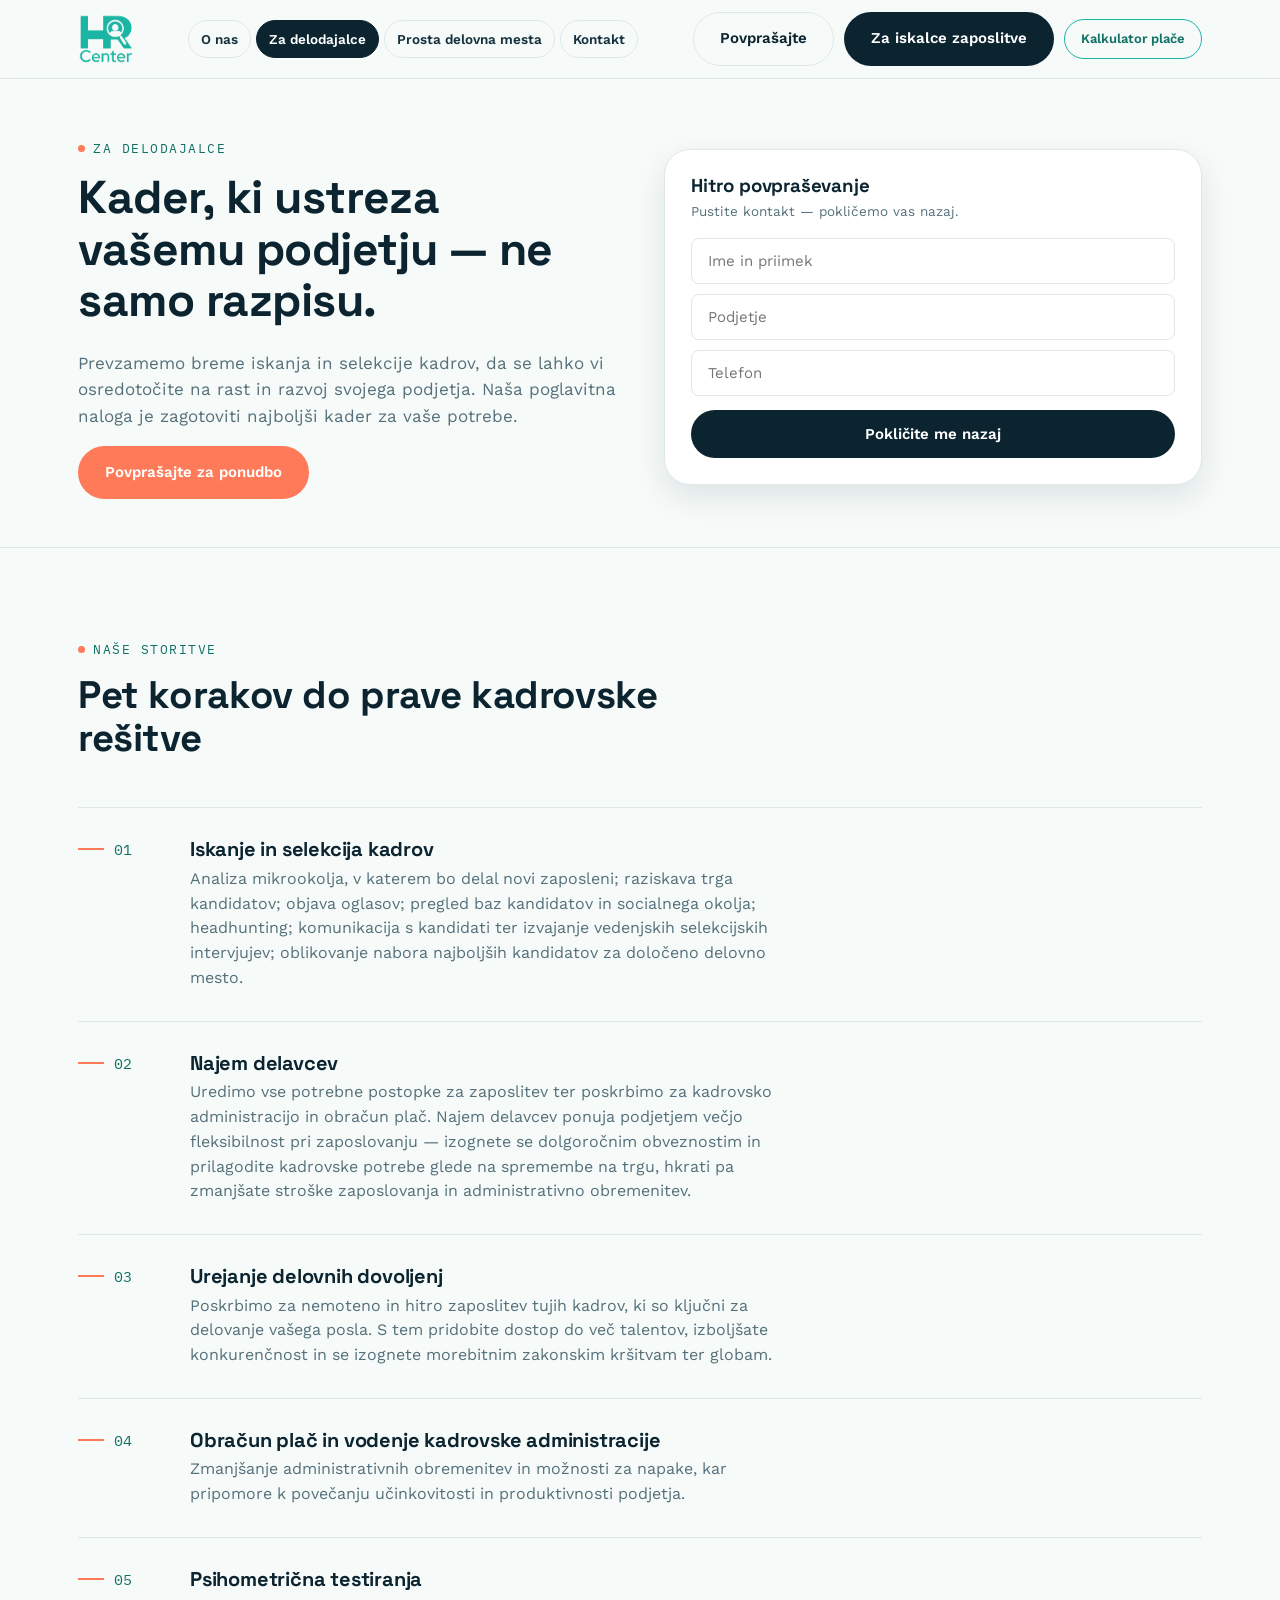
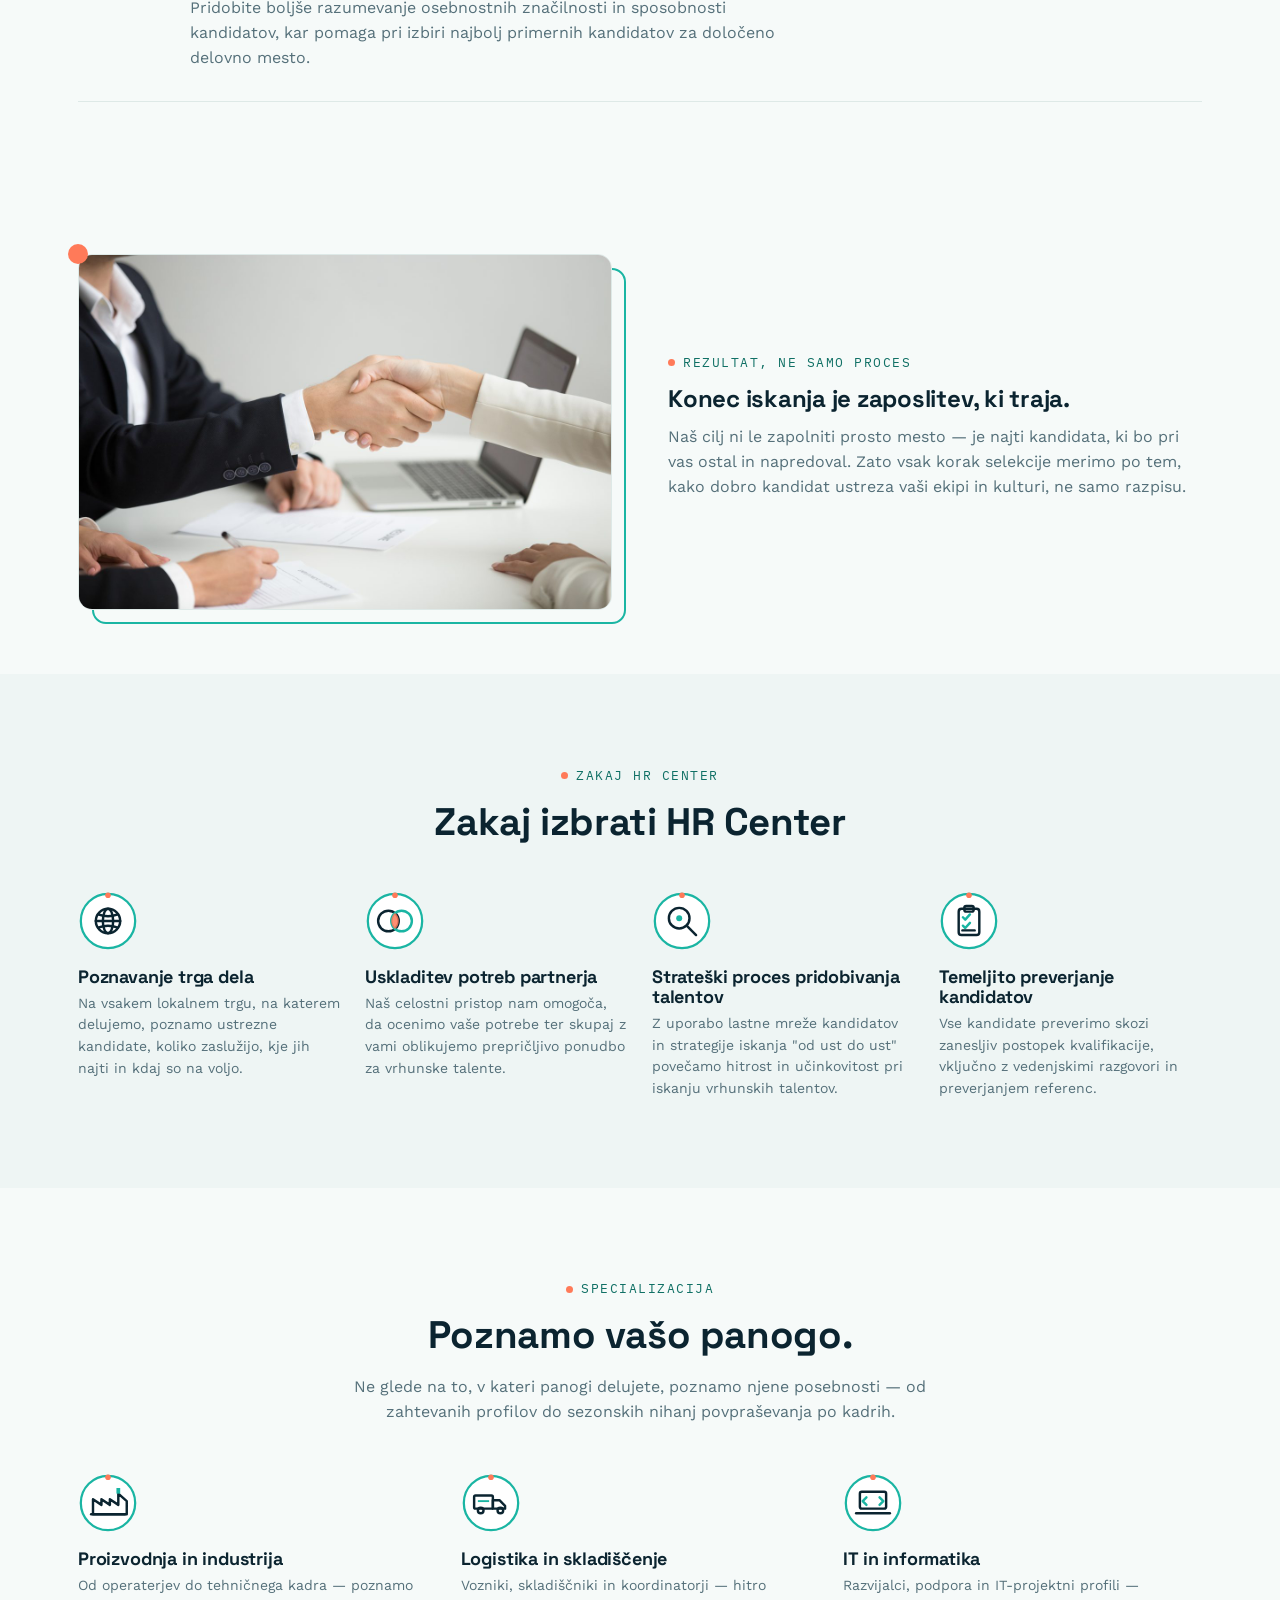
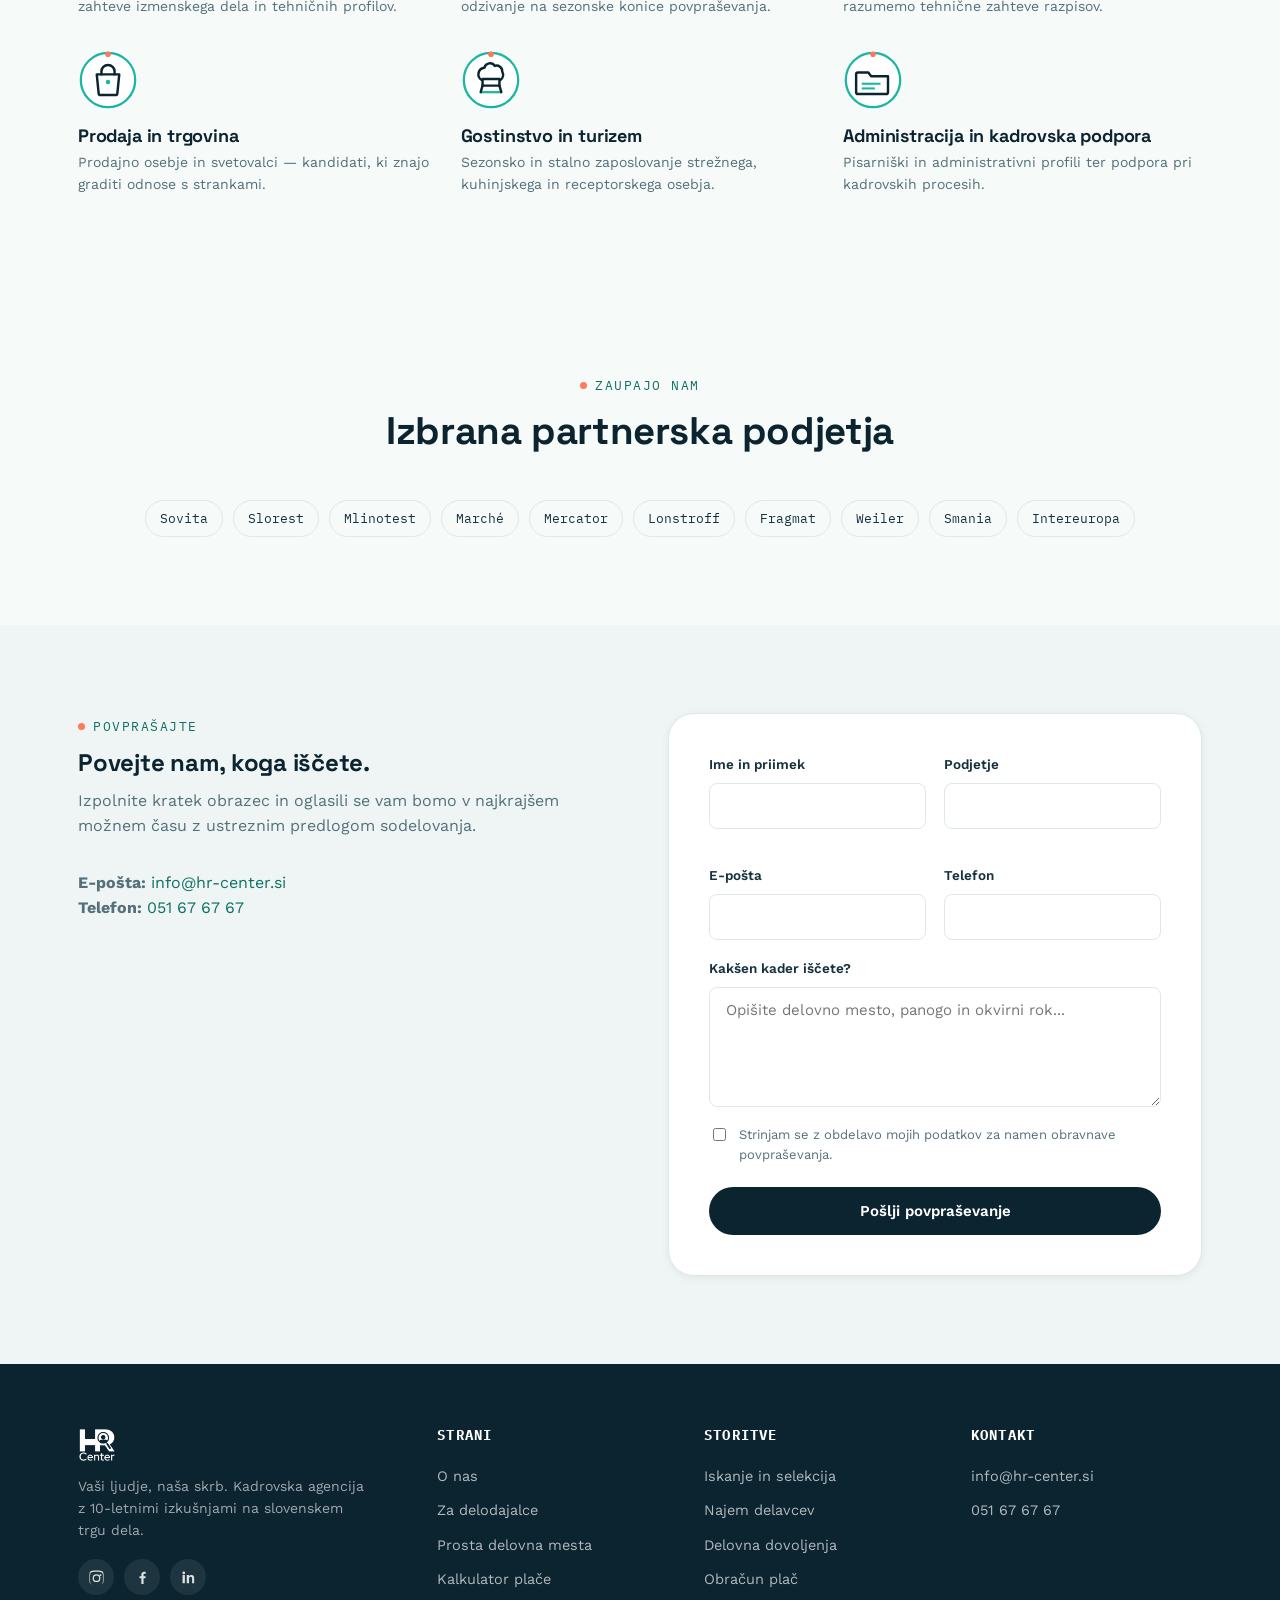
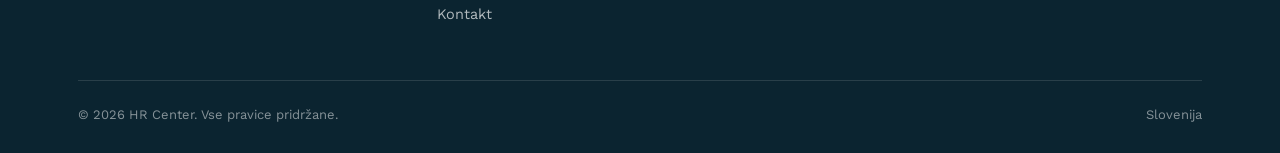
==== commit 3b30e868: "Add files via upload" ====
--- a/delodajalci.html
+++ b/delodajalci.html
@@ -9,7 +9,7 @@
 <link rel="preconnect" href="https://fonts.googleapis.com">
 <link rel="preconnect" href="https://fonts.gstatic.com" crossorigin>
 <link href="https://fonts.googleapis.com/css2?family=Space+Grotesk:wght@500;600;700&family=Work+Sans:wght@400;500;600;700&family=IBM+Plex+Mono:wght@400;500&display=swap" rel="stylesheet">
-<link rel="stylesheet" href="assets/css/style.css">
+<link rel="stylesheet" href="assets/css/style.css?v=20260828">
 </head>
 <body>
 
@@ -17,7 +17,6 @@
   <div class="container">
     <a href="index.html" class="brand"><img src="assets/images/logo.png" alt="HR Center"></a>
     <nav class="main-nav">
-      <a href="index.html" data-page="index.html">Domov</a>
       <a href="o-nas.html" data-page="o-nas.html">O nas</a>
       <a href="delodajalci.html" data-page="delodajalci.html">Za delodajalce</a>
       <a href="prosta-delovna-mesta.html" data-page="prosta-delovna-mesta.html">Prosta delovna mesta</a>
@@ -303,8 +302,8 @@
   </div>
 </footer>
 
-<script src="assets/js/jobs-data.js"></script>
-<script src="assets/js/main.js"></script>
+<script src="assets/js/jobs-data.js?v=20260828"></script>
+<script src="assets/js/main.js?v=20260828"></script>
 <script>document.getElementById('year').textContent = new Date().getFullYear();</script>
 </body>
 </html>
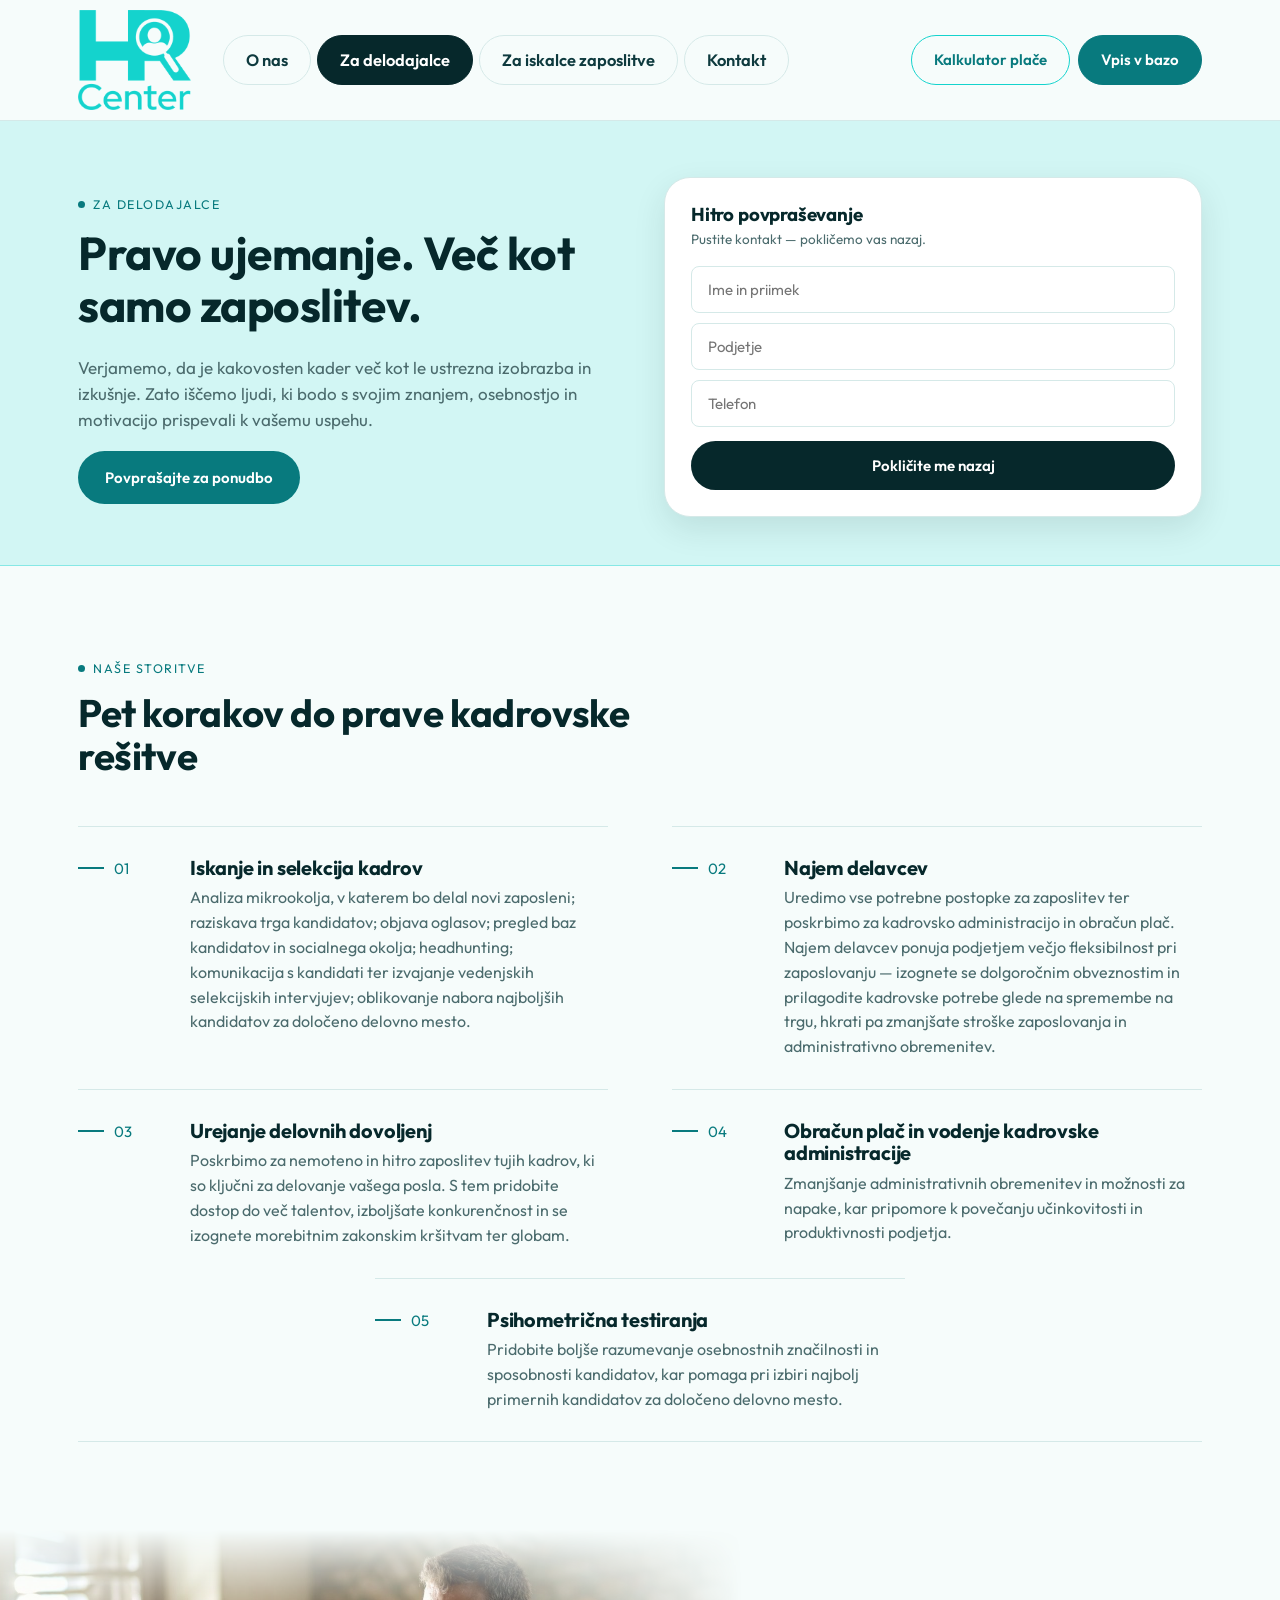
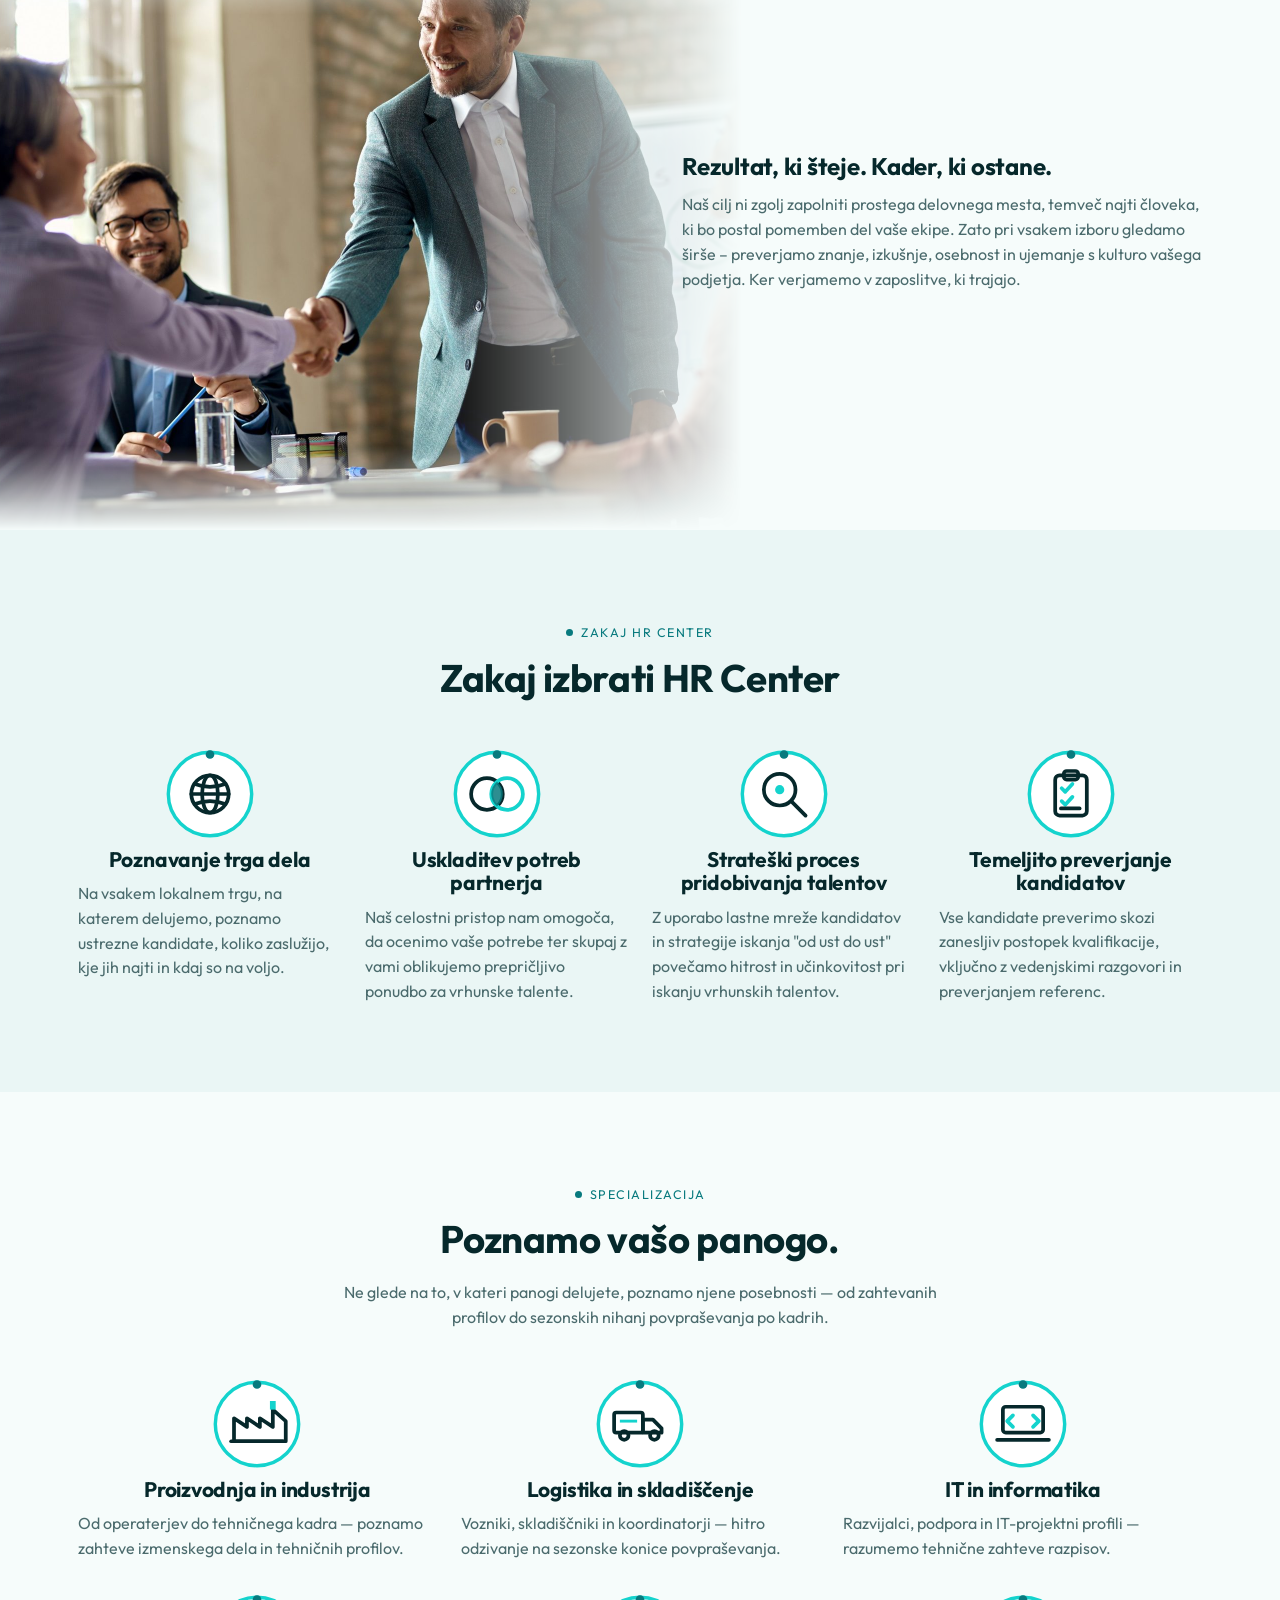
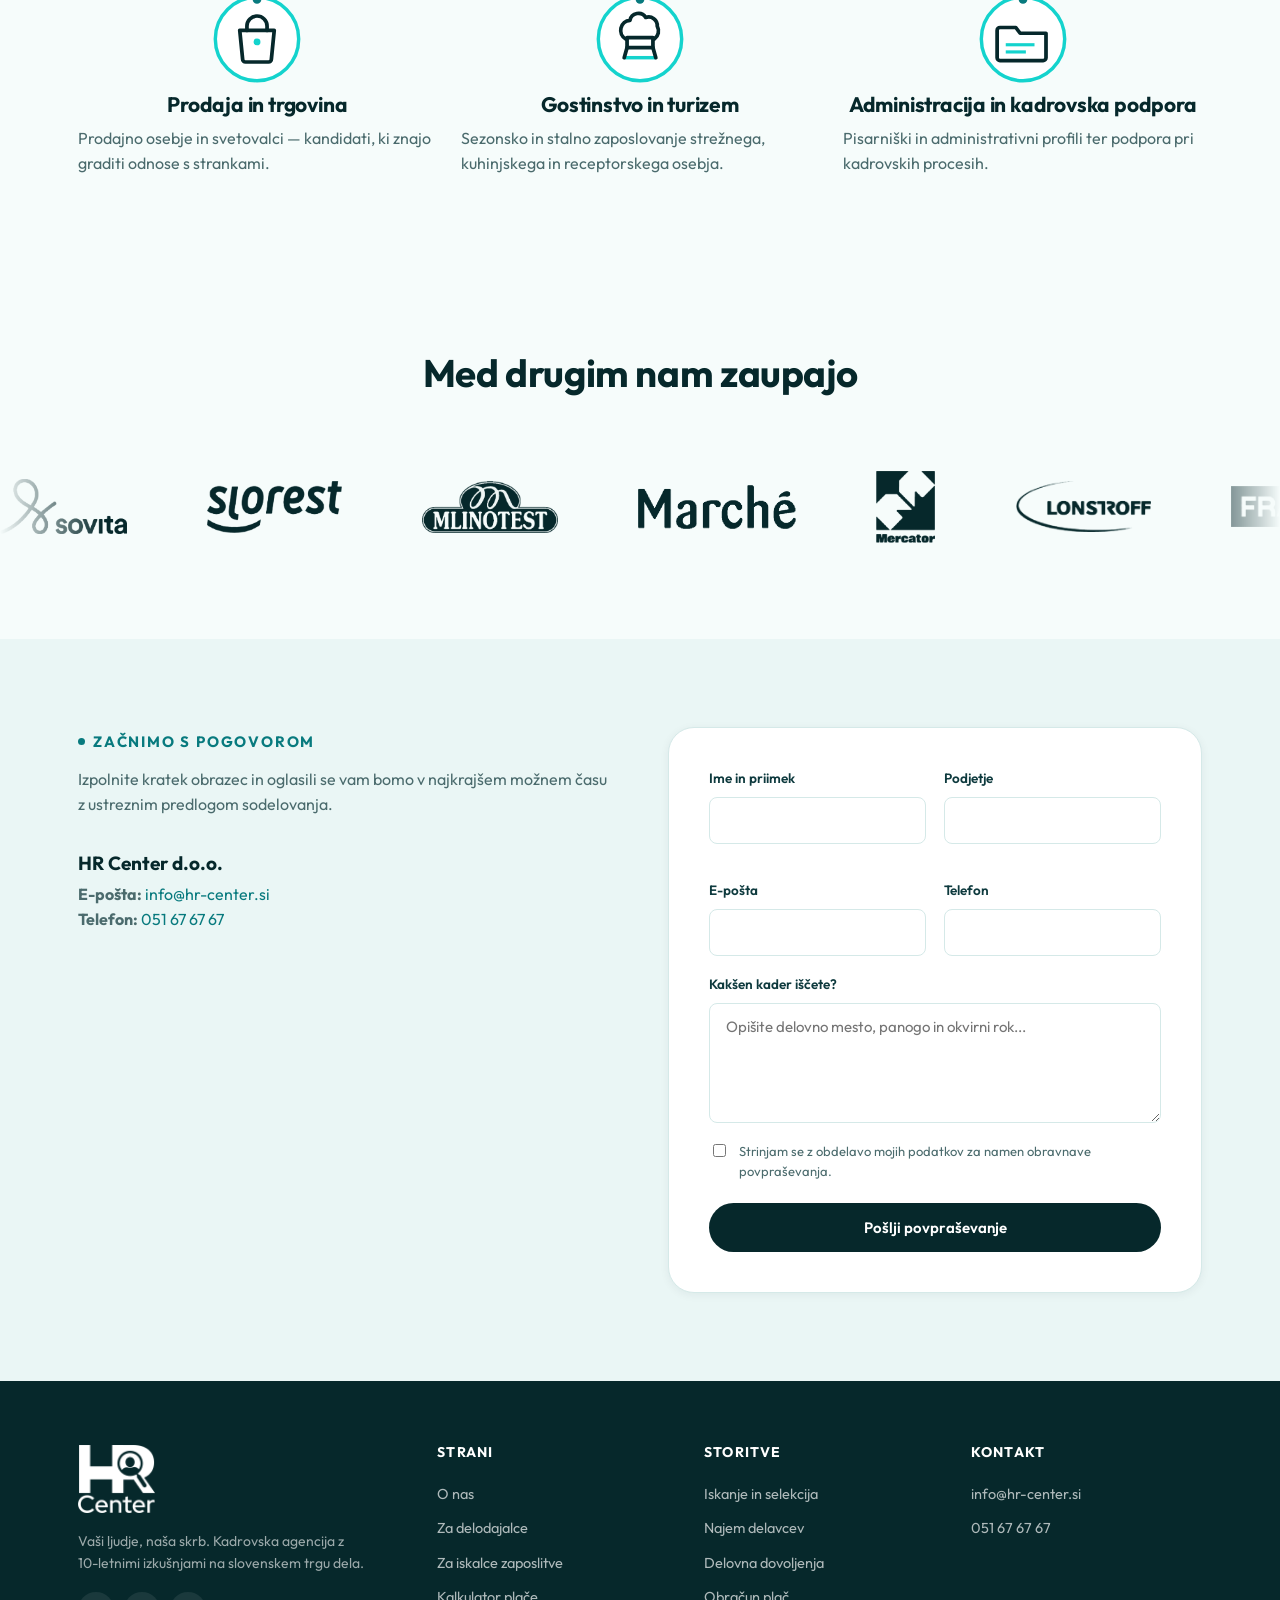
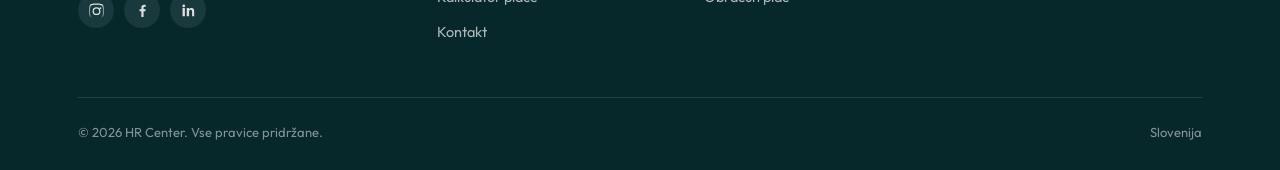
==== commit db2160e0: "Add files via upload" ====
--- a/delodajalci.html
+++ b/delodajalci.html
@@ -6,10 +6,8 @@
 <title>Za delodajalce — Storitve iskanja in selekcije kadrov | HR Center</title>
 <meta name="description" content="HR Center za delodajalce: iskanje in selekcija kadrov, najem delavcev, urejanje delovnih dovoljenj, obračun plač in psihometrična testiranja.">
 <link rel="icon" href="assets/images/logo.png">
-<link rel="preconnect" href="https://fonts.googleapis.com">
-<link rel="preconnect" href="https://fonts.gstatic.com" crossorigin>
-<link href="https://fonts.googleapis.com/css2?family=Space+Grotesk:wght@500;600;700&family=Work+Sans:wght@400;500;600;700&family=IBM+Plex+Mono:wght@400;500&display=swap" rel="stylesheet">
-<link rel="stylesheet" href="assets/css/style.css?v=20260828">
+<link rel="preload" href="assets/fonts/outfit-latin-wght-normal.woff2" as="font" type="font/woff2" crossorigin>
+<link rel="stylesheet" href="assets/css/style.css?v=20261111m">
 </head>
 <body>
 
@@ -19,24 +17,24 @@
     <nav class="main-nav">
       <a href="o-nas.html" data-page="o-nas.html">O nas</a>
       <a href="delodajalci.html" data-page="delodajalci.html">Za delodajalce</a>
-      <a href="prosta-delovna-mesta.html" data-page="prosta-delovna-mesta.html">Prosta delovna mesta</a>
+      <a href="prosta-delovna-mesta.html" data-page="prosta-delovna-mesta.html">Za iskalce zaposlitve</a>
       <a href="kontakt.html" data-page="kontakt.html">Kontakt</a>
+      <a href="kalkulator-place.html" data-page="kalkulator-place.html" class="nav-mobile-only">Kalkulator plače</a>
     </nav>
     <div class="header-ctas">
-      <a href="#kontakt" class="btn btn-outline">Povprašajte</a>
-      <a href="prosta-delovna-mesta.html" class="btn btn-primary">Za iskalce zaposlitve</a>
       <a href="kalkulator-place.html" class="btn btn-calc">Kalkulator plače</a>
+      <a href="prosta-delovna-mesta.html#vpis-v-bazo" class="btn btn-db">Vpis v bazo</a>
       <button class="nav-toggle" aria-label="Odpri meni" aria-expanded="false"><span></span><span></span><span></span></button>
     </div>
   </div>
 </header>
 
-<div class="page-hero">
+<div class="page-hero tint">
   <div class="container grid-2" style="align-items:center; gap:48px;">
     <div>
       <div class="eyebrow">Za delodajalce</div>
-      <h1>Kader, ki ustreza vašemu podjetju — ne samo razpisu.</h1>
-      <p>Prevzamemo breme iskanja in selekcije kadrov, da se lahko vi osredotočite na rast in razvoj svojega podjetja. Naša poglavitna naloga je zagotoviti najboljši kader za vaše potrebe.</p>
+      <h1 class="hero-claim">Pravo ujemanje. Več kot samo zaposlitev.</h1>
+      <p>Verjamemo, da je kakovosten kader več kot le ustrezna izobrazba in izkušnje. Zato iščemo ljudi, ki bodo s svojim znanjem, osebnostjo in motivacijo prispevali k vašemu uspehu.</p>
       <a href="#kontakt" class="btn btn-coral">Povprašajte za ponudbo</a>
     </div>
     <div class="quick-form-card">
@@ -68,6 +66,7 @@
       <h2>Pet korakov do prave kadrovske rešitve</h2>
     </div>
 
+    <div class="service-grid">
     <div class="service-row">
       <div class="service-num">01</div>
       <div>
@@ -103,16 +102,18 @@
         <p>Pridobite boljše razumevanje osebnostnih značilnosti in sposobnosti kandidatov, kar pomaga pri izbiri najbolj primernih kandidatov za določeno delovno mesto.</p>
       </div>
     </div>
-  </div>
-</section>
-
-<section class="section-tight">
-  <div class="container grid-2" style="align-items:center; gap:56px;">
-    <div class="photo-frame"><img src="assets/images/photo-delodajalci.jpg" alt="Rokovanje ob uspešni zaposlitvi kandidata"></div>
-    <div>
-      <div class="eyebrow">Rezultat, ne samo proces</div>
-      <h2>Konec iskanja je zaposlitev, ki traja.</h2>
-      <p>Naš cilj ni le zapolniti prosto mesto — je najti kandidata, ki bo pri vas ostal in napredoval. Zato vsak korak selekcije merimo po tem, kako dobro kandidat ustreza vaši ekipi in kulturi, ne samo razpisu.</p>
+    </div>
+  </div>
+</section>
+
+<section class="blend">
+  <div class="blend-visual left">
+    <img src="assets/images/photo-delodajalci-rukovanje.jpg" alt="Stisk roke ob sklenitvi dogovora na sestanku" style="object-position:60% 40%" width="1800" height="1200" loading="lazy">
+  </div>
+  <div class="container">
+    <div class="blend-copy push-right">
+      <h2>Rezultat, ki šteje. Kader, ki ostane.</h2>
+      <p>Naš cilj ni zgolj zapolniti prostega delovnega mesta, temveč najti človeka, ki bo postal pomemben del vaše ekipe. Zato pri vsakem izboru gledamo širše – preverjamo znanje, izkušnje, osebnost in ujemanje s kulturo vašega podjetja. Ker verjamemo v zaposlitve, ki trajajo.</p>
     </div>
   </div>
 </section>
@@ -195,31 +196,46 @@
 <section>
   <div class="container">
     <div class="section-head center">
-      <div class="eyebrow">Zaupajo nam</div>
-      <h2>Izbrana partnerska podjetja</h2>
-    </div>
-    <div class="pill-list" style="justify-content:center;">
-      <span class="pill">Sovita</span>
-      <span class="pill">Slorest</span>
-      <span class="pill">Mlinotest</span>
-      <span class="pill">Marché</span>
-      <span class="pill">Mercator</span>
-      <span class="pill">Lonstroff</span>
-      <span class="pill">Fragmat</span>
-      <span class="pill">Weiler</span>
-      <span class="pill">Smania</span>
-      <span class="pill">Intereuropa</span>
-    </div>
-  </div>
+      <h2>Med drugim nam zaupajo</h2>
+    </div>
+  </div>
+  <div class="marquee" aria-label="Podjetja, ki nam zaupajo">
+      <div class="marquee-track">
+        <ul class="marquee-group">
+          <li><span class="plogo sovita" role="img" aria-label="Sovita"></span></li>
+          <li><span class="plogo slorest" role="img" aria-label="Slorest"></span></li>
+          <li><span class="plogo mlinotest" role="img" aria-label="Mlinotest"></span></li>
+          <li><span class="plogo marche" role="img" aria-label="Marché"></span></li>
+          <li><span class="plogo mercator" role="img" aria-label="Mercator"></span></li>
+          <li><span class="plogo lonstroff" role="img" aria-label="Lonstroff"></span></li>
+          <li><span class="plogo fragmat" role="img" aria-label="Fragmat"></span></li>
+          <li><span class="plogo weiler" role="img" aria-label="Weiler"></span></li>
+          <li><span class="plogo smania" role="img" aria-label="Smania"></span></li>
+          <li><span class="plogo intereuropa" role="img" aria-label="Intereuropa"></span></li>
+        </ul>
+        <ul class="marquee-group" aria-hidden="true">
+          <li><span class="plogo sovita" role="img" aria-label="Sovita"></span></li>
+          <li><span class="plogo slorest" role="img" aria-label="Slorest"></span></li>
+          <li><span class="plogo mlinotest" role="img" aria-label="Mlinotest"></span></li>
+          <li><span class="plogo marche" role="img" aria-label="Marché"></span></li>
+          <li><span class="plogo mercator" role="img" aria-label="Mercator"></span></li>
+          <li><span class="plogo lonstroff" role="img" aria-label="Lonstroff"></span></li>
+          <li><span class="plogo fragmat" role="img" aria-label="Fragmat"></span></li>
+          <li><span class="plogo weiler" role="img" aria-label="Weiler"></span></li>
+          <li><span class="plogo smania" role="img" aria-label="Smania"></span></li>
+          <li><span class="plogo intereuropa" role="img" aria-label="Intereuropa"></span></li>
+        </ul>
+      </div>
+    </div>
 </section>
 
 <section id="kontakt" class="section-pale">
   <div class="container grid-2" style="align-items:flex-start; gap:56px;">
     <div>
-      <div class="eyebrow">Povprašajte</div>
-      <h2>Povejte nam, koga iščete.</h2>
+      <div class="eyebrow eyebrow-bold">Začnimo s pogovorom</div>
       <p>Izpolnite kratek obrazec in oglasili se vam bomo v najkrajšem možnem času z ustreznim predlogom sodelovanja.</p>
-      <p style="margin-top:32px;"><strong>E-pošta:</strong> <a href="mailto:info@hr-center.si" style="color:var(--teal-dark);">info@hr-center.si</a><br>
+      <p class="company-name">HR Center d.o.o.</p>
+      <p style="margin-top:0;"><strong>E-pošta:</strong> <a href="mailto:info@hr-center.si" style="color:var(--teal-dark);">info@hr-center.si</a><br>
       <strong>Telefon:</strong> <a href="tel:+38651676767" style="color:var(--teal-dark);">051 67 67 67</a></p>
     </div>
     <div class="form-card">
@@ -266,7 +282,7 @@
   <div class="container">
     <div class="footer-grid">
       <div>
-        <img src="assets/images/logo.png" alt="HR Center" style="height:34px; margin-bottom:14px; filter:brightness(0) invert(1);">
+        <img src="assets/images/logo.png" alt="HR Center" style="height:68px; margin-bottom:18px; filter:brightness(0) invert(1);">
         <p style="color:rgba(255,255,255,.6); font-size:14px; max-width:32ch;">Vaši ljudje, naša skrb. Kadrovska agencija z 10-letnimi izkušnjami na slovenskem trgu dela.</p>
         <div class="footer-social">
           <a href="https://www.instagram.com/hr_center_si/" aria-label="Instagram" target="_blank" rel="noopener"><svg viewBox="0 0 24 24"><path d="M12 2.2c3.2 0 3.6 0 4.9.1 1.2.1 1.9.3 2.3.4.6.2 1 .5 1.4.9.4.4.7.9.9 1.4.2.4.3 1.1.4 2.3.1 1.3.1 1.7.1 4.9s0 3.6-.1 4.9c-.1 1.2-.3 1.9-.4 2.3-.2.6-.5 1-.9 1.4-.4.4-.9.7-1.4.9-.4.2-1.1.3-2.3.4-1.3.1-1.7.1-4.9.1s-3.6 0-4.9-.1c-1.2-.1-1.9-.3-2.3-.4-.6-.2-1-.5-1.4-.9-.4-.4-.7-.9-.9-1.4-.2-.4-.3-1.1-.4-2.3-.1-1.3-.1-1.7-.1-4.9s0-3.6.1-4.9c.1-1.2.3-1.9.4-2.3.2-.6.5-1 .9-1.4.4-.4.9-.7 1.4-.9.4-.2 1.1-.3 2.3-.4C8.4 2.2 8.8 2.2 12 2.2zm0 1.8c-3.1 0-3.5 0-4.8.1-1 .1-1.6.2-1.9.4-.5.2-.8.4-1.2.7-.3.3-.6.7-.7 1.2-.1.3-.3.9-.4 1.9-.1 1.3-.1 1.7-.1 4.8s0 3.5.1 4.8c.1 1 .2 1.6.4 1.9.2.5.4.8.7 1.2.3.3.7.6 1.2.7.3.1.9.3 1.9.4 1.3.1 1.7.1 4.8.1s3.5 0 4.8-.1c1-.1 1.6-.2 1.9-.4.5-.2.8-.4 1.2-.7.3-.3.6-.7.7-1.2.1-.3.3-.9.4-1.9.1-1.3.1-1.7.1-4.8s0-3.5-.1-4.8c-.1-1-.2-1.6-.4-1.9-.2-.5-.4-.8-.7-1.2-.3-.3-.7-.6-1.2-.7-.3-.1-.9-.3-1.9-.4-1.3-.1-1.7-.1-4.8-.1zm0 3.5a5.5 5.5 0 1 1 0 11 5.5 5.5 0 0 1 0-11zm0 1.8a3.7 3.7 0 1 0 0 7.4 3.7 3.7 0 0 0 0-7.4zm5.7-2a1.3 1.3 0 1 1 0 2.6 1.3 1.3 0 0 1 0-2.6z"/></svg></a>
@@ -278,7 +294,7 @@
         <h4>Strani</h4>
         <a href="o-nas.html">O nas</a>
         <a href="delodajalci.html">Za delodajalce</a>
-        <a href="prosta-delovna-mesta.html">Prosta delovna mesta</a>
+        <a href="prosta-delovna-mesta.html">Za iskalce zaposlitve</a>
         <a href="kalkulator-place.html">Kalkulator plače</a>
         <a href="kontakt.html">Kontakt</a>
       </div>
@@ -302,8 +318,8 @@
   </div>
 </footer>
 
-<script src="assets/js/jobs-data.js?v=20260828"></script>
-<script src="assets/js/main.js?v=20260828"></script>
+<script src="assets/js/jobs-data.js?v=20261113"></script>
+<script src="assets/js/main.js?v=20261115"></script>
 <script>document.getElementById('year').textContent = new Date().getFullYear();</script>
 </body>
 </html>
--- a/assets/css/style.css
+++ b/assets/css/style.css
@@ -1,37 +1,65 @@
+/* outfit-latin-ext-wght-normal */
+@font-face {
+  font-family: 'Outfit';
+  font-style: normal;
+  font-display: swap;
+  font-weight: 100 900;
+  src: url(../fonts/outfit-latin-ext-wght-normal.woff2) format('woff2-variations');
+  unicode-range: U+0100-02BA,U+02BD-02C5,U+02C7-02CC,U+02CE-02D7,U+02DD-02FF,U+0304,U+0308,U+0329,U+1D00-1DBF,U+1E00-1E9F,U+1EF2-1EFF,U+2020,U+20A0-20AB,U+20AD-20C0,U+2113,U+2C60-2C7F,U+A720-A7FF;
+}
+
+/* outfit-latin-wght-normal */
+@font-face {
+  font-family: 'Outfit';
+  font-style: normal;
+  font-display: swap;
+  font-weight: 100 900;
+  src: url(../fonts/outfit-latin-wght-normal.woff2) format('woff2-variations');
+  unicode-range: U+0000-00FF,U+0131,U+0152-0153,U+02BB-02BC,U+02C6,U+02DA,U+02DC,U+0304,U+0308,U+0329,U+2000-206F,U+20AC,U+2122,U+2191,U+2193,U+2212,U+2215,U+FEFF,U+FFFD;
+}
+
 /* ===========================================================
    HR CENTER — design system
    Tokens: teal (brand mark), deep ink, warm coral accent
-   Type: Space Grotesk (display) / Inter (body) / IBM Plex Mono (meta)
+   Type: Outfit (display + body + meta), self-hosted
    Signature: "node field" — a grid of person-nodes with one
    highlighted match, echoing the client's own pitch-deck imagery.
 =========================================================== */
 
 :root{
-  --teal:        #1AB5A3;
-  --teal-dark:   #107065;
-  --teal-pale:   #E8F7F5;
-  --ink:         #0B2430;
-  --ink-soft:    #16323F;
-  --paper:       #F6FAF9;
-  --paper-dim:   #EEF5F4;
-  --slate:       #55707A;
-  --slate-light: #8CA3AA;
-  --coral:       #FF7A59;
-  --coral-dark:  #E8613F;
-  --line:        #DEE9E7;
+  /* Brand palette — every colour on the site comes from these tokens */
+  --teal:        #14D3CD;   /* logo colour */
+  --teal-dark:   #087A7E;   /* text/links on light backgrounds */
+  --teal-pale:   #E3F8F7;   /* soft tint */
+  --ink:         #06282B;   /* headings, dark sections */
+  --ink-soft:    #0E3A3E;
+  --paper:       #F6FCFB;
+  --paper-dim:   #EAF6F5;
+  --slate:       #4B6B6D;
+  --slate-light: #86A3A5;
+  --line:        #D5E9E8;
+  --accent:      #087A7E;   /* main action colour */
+  --accent-dark: #066569;
+  --on-accent:   #FFFFFF;   /* text on accent */
+  --on-teal:     #06282B;   /* text on logo teal (white fails contrast) */
   --white:       #FFFFFF;
-
-  --font-display: 'Space Grotesk', sans-serif;
-  --font-body:    'Work Sans', sans-serif;
-  --font-mono:    'IBM Plex Mono', monospace;
+  --coral:       var(--accent);       /* legacy aliases used by inline SVG */
+  --coral-dark:  var(--accent-dark);
+
+  --font-display: 'Outfit', system-ui, sans-serif;
+  --font-body:    'Outfit', system-ui, sans-serif;
+  --font-mono:    'Outfit', system-ui, sans-serif;
 
   --container: 1180px;
   --radius-sm: 8px;
   --radius-md: 14px;
   --radius-lg: 26px;
 
-  --shadow-sm: 0 2px 10px rgba(11,36,48,0.06);
-  --shadow-md: 0 12px 32px rgba(11,36,48,0.10);
+  --shadow-sm: 0 2px 10px rgba(6,40,43,0.06);
+  --shadow-md: 0 12px 32px rgba(6,40,43,0.10);
+
+  --header-h: 120px;
+  --logo-h: 100px;
 }
 
 *, *::before, *::after{ box-sizing: border-box; }
@@ -58,7 +86,7 @@
 button{ font-family: inherit; }
 
 :focus-visible{
-  outline: 3px solid var(--coral);
+  outline: 3px solid var(--accent);
   outline-offset: 3px;
   border-radius: 4px;
 }
@@ -84,7 +112,7 @@
   content:"";
   width: 7px; height: 7px;
   border-radius: 50%;
-  background: var(--coral);
+  background: var(--accent);
   flex: none;
 }
 
@@ -105,8 +133,8 @@
 .btn:hover{ transform: translateY(-2px); }
 .btn-primary{ background: var(--ink); color: var(--white); }
 .btn-primary:hover{ background: var(--teal-dark); box-shadow: var(--shadow-md); }
-.btn-coral{ background: var(--coral); color: var(--white); }
-.btn-coral:hover{ background: var(--coral-dark); box-shadow: var(--shadow-md); }
+.btn-coral{ background: var(--accent); color: var(--on-accent); }
+.btn-coral:hover{ background: var(--accent-dark); box-shadow: var(--shadow-md); }
 .btn-outline{ background: transparent; color: var(--ink); border-color: var(--line); }
 .btn-outline:hover{ border-color: var(--ink); }
 .btn-ghost-light{ background: rgba(255,255,255,.12); color: var(--white); border-color: rgba(255,255,255,.35); }
@@ -121,39 +149,50 @@
 /* ---------- Header ---------- */
 .site-header{
   position: sticky; top: 0; z-index: 100;
-  background: rgba(246,250,249,0.86);
+  background: color-mix(in srgb, var(--paper) 86%, transparent);
   backdrop-filter: blur(10px);
   border-bottom: 1px solid var(--line);
 }
 .site-header .container{
-  display:flex; align-items:center; justify-content:space-between;
-  height: 78px;
-}
-.brand{ display:flex; align-items:center; gap:10px; }
-.brand img{ height: 50px; width:auto; }
-.main-nav{ display:flex; align-items:center; gap: 5px; flex-wrap: nowrap; }
+  display:flex; align-items:center; justify-content:flex-start; gap: 32px;
+  height: var(--header-h);
+}
+.brand{ display:flex; align-items:center; gap:10px; flex-shrink:0; }
+.brand img{ height: var(--logo-h); width:auto; flex-shrink:0; }
+.main-nav{ display:flex; align-items:center; justify-content:flex-start; gap: 6px; flex: 0 1 auto; flex-wrap: nowrap; }
 .main-nav a{
-  font-size: 13.5px; font-weight: 600; color: var(--ink-soft);
-  padding: 8px 12px; border-radius: 999px; transition: all .15s ease;
+  font-size: 16.5px; font-weight: 600; color: var(--ink-soft);
+  padding: 11px 22px; border-radius: 999px; transition: all .15s ease;
   border: 1px solid var(--line); white-space: nowrap;
 }
 .main-nav a:hover{ background: var(--teal-pale); color: var(--teal-dark); border-color: var(--teal-pale); }
 .main-nav a.active{ background: var(--ink); color: var(--white); border-color: var(--ink); }
-.header-ctas{ display:flex; align-items:center; gap:10px; }
+.header-ctas{ display:flex; align-items:center; gap:8px; margin-left:auto; }
+.header-ctas .btn{ font-size: 15px; padding: 12px 22px; }
+.btn-db{ background: var(--accent); color: var(--on-accent); border-color: var(--accent); }
+.btn-db:hover{ background: var(--accent-dark); box-shadow: var(--shadow-md); }
+.main-nav a.nav-mobile-only{ display:none; }
 .nav-toggle{ display:none; background:none; border:none; cursor:pointer; padding:8px; }
 .nav-toggle span{ display:block; width:22px; height:2px; background:var(--ink); margin:5px 0; }
 
 @media (max-width: 1180px){
+  :root{ --header-h: 100px; --logo-h: 84px; }
   .main-nav{
-    position: fixed; inset: 78px 0 0 0; height: calc(100vh - 78px);
+    position: fixed; inset: var(--header-h) 0 0 0; height: calc(100vh - var(--header-h));
     background: var(--paper); flex-direction: column; align-items: stretch;
     padding: 20px 28px; gap: 4px; transform: translateX(100%);
     transition: transform .25s ease; overflow-y:auto;
   }
   .main-nav.open{ transform: translateX(0); }
   .main-nav a{ padding: 16px 10px; border-bottom: 1px solid var(--line); border: none; border-radius:0; font-size:15px; }
-  .header-ctas .btn-outline{ display:none; }
+  .main-nav a.nav-mobile-only{ display:block; }
   .nav-toggle{ display:block; }
+}
+
+@media (max-width: 720px){
+  .header-ctas{ gap: 8px; }
+  .header-ctas .btn-calc{ display:none; }
+  .header-ctas .btn{ padding: 11px 18px; }
 }
 
 /* ---------- Node field signature motif ---------- */
@@ -168,7 +207,7 @@
 .node-field .node-glyph{ fill: var(--slate-light); }
 .node-field .node-glyph.match{ fill: var(--teal); }
 .node-field .match-ring{
-  fill:none; stroke: var(--coral); stroke-width: 2;
+  fill:none; stroke: var(--accent); stroke-width: 2;
   transform-origin: center;
   animation: pulse-ring 2.6s ease-out infinite;
 }
@@ -205,7 +244,7 @@
   content:"";
   position:absolute; top:-10px; left:-10px;
   width:20px; height:20px; border-radius:50%;
-  background: var(--coral);
+  background: var(--accent);
 }
 @media (max-width: 720px){
   .photo-frame{ margin-top: 10px; }
@@ -229,7 +268,7 @@
   font-family: var(--font-body); font-weight:600; font-size:14.5px;
   color: var(--slate); transition: all .15s ease;
 }
-.calc-toggle-btn.active{ background: var(--teal); color: var(--white); }
+.calc-toggle-btn.active{ background: var(--teal); color: var(--on-teal); }
 .calc-result{ margin-top: 26px; padding-top: 22px; border-top: 1px solid var(--line); }
 .calc-result-grid{ display:grid; grid-template-columns: 1fr 1fr; gap:16px; margin-bottom:20px; }
 .calc-result-item{
@@ -254,21 +293,19 @@
 
 /* ---------- Hero ---------- */
 .hero{
-  padding: 64px 0 88px;
+  position: relative;
+  padding: 72px 0 96px;
+  min-height: 600px;
+  display: flex; align-items: center;
   overflow: hidden;
 }
-.hero .container{
-  display:grid;
-  grid-template-columns: 1.05fr 0.85fr;
-  gap: 56px;
-  align-items: center;
-}
+.hero .container{ position: static; width: 100%; }
+.hero-copy{ position: relative; z-index: 2; max-width: 600px; }
 .hero h1{
   font-size: clamp(2.4rem, 4.2vw, 3.6rem);
-  max-width: 12ch;
-}
-.hero h1 .accent{ color: var(--teal); }
-.hero-lede{ font-size: 18px; max-width: 46ch; margin-bottom: 30px; }
+  max-width: 16ch;
+}
+.hero-lede{ font-size: 18px; max-width: 48ch; margin-bottom: 30px; }
 .hero-ctas{ display:flex; flex-wrap:wrap; gap: 14px; margin-bottom: 34px; }
 .hero-stats{ display:flex; gap: 34px; }
 .hero-stats .stat b{
@@ -276,10 +313,38 @@
 }
 .hero-stats .stat span{ font-size: 13px; color: var(--slate); }
 
+/* photo blends into the page on the text side */
+.hero-visual{
+  position: absolute; top: 0; right: 0; bottom: 0;
+  width: 64%;
+  z-index: 1;
+  pointer-events: none;
+}
+.hero-visual img{
+  width: 100%; height: 100%;
+  object-fit: cover; object-position: 55% 40%;
+  -webkit-mask-image: linear-gradient(to right, transparent 0%, rgba(0,0,0,.45) 16%, #000 38%), linear-gradient(to bottom, #000 82%, transparent 100%);
+  mask-image: linear-gradient(to right, transparent 0%, rgba(0,0,0,.45) 16%, #000 38%), linear-gradient(to bottom, #000 82%, transparent 100%);
+  -webkit-mask-composite: source-in;
+  mask-composite: intersect;
+}
+
+@media (max-width: 1100px) and (min-width: 861px){
+  .hero-visual{ width: 56%; }
+  .hero-lede{ max-width: 40ch; }
+}
+
 @media (max-width: 860px){
-  .hero .container{ grid-template-columns: 1fr; }
-  .hero-visual{ order:-1; max-width: 300px; margin: 0 auto 8px; }
-}
+  .hero{ display:block; min-height: 0; padding: 0 0 56px; }
+  .hero .container{ display:flex; flex-direction:column; }
+  .hero-visual{ position: relative; order: -1; width: calc(100% + 56px); margin: 0 -28px 8px; height: 280px; }
+  .hero-visual img{
+    -webkit-mask-image: linear-gradient(to bottom, #000 62%, transparent 100%);
+    mask-image: linear-gradient(to bottom, #000 62%, transparent 100%);
+    -webkit-mask-composite: source-over; mask-composite: add;
+  }
+}
+@media (prefers-reduced-motion: reduce){ .hero-visual img{ transition:none; } }
 
 /* ---------- Sections ---------- */
 section{ padding: 88px 0; }
@@ -287,14 +352,19 @@
 .section-dark{ background: var(--ink); color: var(--white); }
 .section-dark p{ color: rgba(255,255,255,.68); }
 .section-dark h2, .section-dark h3{ color: var(--white); }
-.section-teal{ background: var(--teal); color: var(--white); position:relative; overflow:hidden; }
-.section-teal p{ color: rgba(255,255,255,.85); }
-.section-teal h2, .section-teal h3{ color: var(--white); }
+.section-teal{ background: var(--teal); color: var(--on-teal); position:relative; overflow:hidden; }
+.section-teal p{ color: var(--on-teal); opacity:.85; }
+.section-teal h2, .section-teal h3{ color: var(--on-teal); }
 .section-teal .brand-watermark{
-  position:absolute; right:-40px; top:50%; transform:translateY(-50%);
-  height:220px; width:auto; pointer-events:none; z-index:0;
+  position:absolute; left: max(28px, calc(50% - 562px)); top:50%; transform:translateY(-50%);
+  height:190px; width:auto; pointer-events:none; z-index:0;
 }
 .section-teal .container{ position:relative; z-index:1; }
+@media (min-width: 721px){
+  .section-teal .container{ flex-wrap: nowrap !important; }
+  .section-teal .container > div:first-child{ padding-left: 250px; flex: 1 1 auto; }
+  .section-teal .container > .btn{ flex: none; }
+}
 @media (max-width: 720px){
   .section-teal .brand-watermark{ display:none; }
 }
@@ -330,14 +400,14 @@
 .feature-rows{ display:grid; grid-template-columns: repeat(4, 1fr); gap: 32px 24px; max-width: none; }
 .feature-rows.cols-3{ grid-template-columns: repeat(3, 1fr); }
 .feature-row{
-  display:flex; flex-direction:column; align-items:flex-start; gap:0;
+  display:flex; flex-direction:column; align-items:stretch; gap:0;
   padding: 0;
   border-bottom: none;
 }
 .feature-row:first-child{ padding-top: 0; }
-.feature-row h3{ font-size: 18px; margin-bottom: 6px; }
-.feature-row p{ font-size: 14px; margin-bottom: 0; max-width: none; }
-.feature-row .icon-badge{ margin-bottom: 16px; }
+.feature-row h3{ font-size: 21px; margin-bottom: 10px; text-align: center; }
+.feature-row p{ font-size: 16px; margin-bottom: 0; max-width: none; }
+.feature-row .icon-badge{ width: 92px; height: 92px; margin: 0 auto 8px; align-self: center; }
 @media (max-width: 900px){
   .feature-rows{ grid-template-columns: 1fr 1fr; }
 }
@@ -357,7 +427,7 @@
 .icon-badge .badge-ring{ fill: var(--white); stroke: var(--teal); stroke-width: 2.4; }
 .icon-badge .badge-glyph{ fill: none; stroke: var(--ink); stroke-width: 2.6; stroke-linecap: round; stroke-linejoin: round; }
 .icon-badge .badge-glyph.fill{ fill: var(--ink); stroke: none; }
-.icon-badge .badge-accent{ fill: var(--coral); }
+.icon-badge .badge-accent{ fill: var(--accent); }
 .card:hover .icon-badge .badge-accent{ animation: pulse-ring 1.4s ease-out; }
 
 /* Numbered service rows (real sequence: our process) */
@@ -370,7 +440,7 @@
   font-family: var(--font-mono); font-size: 15px; color: var(--teal-dark);
   display:flex; align-items:flex-start; gap:10px;
 }
-.service-num::before{ content:""; width:26px; height:2px; background:var(--coral); margin-top:10px; }
+.service-num::before{ content:""; width:26px; height:2px; background:var(--accent); margin-top:10px; }
 .service-row h3{ font-size: 20px; margin-bottom: 6px; }
 .service-row p{ margin-bottom: 0; max-width: 62ch; }
 @media (max-width: 620px){
@@ -386,21 +456,21 @@
 .logo-strip img:hover{ filter:none; opacity:1; }
 
 /* ---------- Path split (jobseeker / employer) ---------- */
-.path-split{ display:grid; grid-template-columns: 1fr 1fr; gap: 24px; }
+.path-split{ display:grid; grid-template-columns: 1fr 1fr; gap: 28px; }
 .path-card{
+  display:flex; flex-direction:column; align-items:flex-start;
+  min-height: 380px;
+  padding: 56px 52px;
   border-radius: var(--radius-lg);
-  padding: 44px;
-  position: relative;
-  overflow: hidden;
-  min-height: 280px;
-  display:flex; flex-direction:column; justify-content:flex-end;
-}
+  position: relative; overflow: hidden;
+}
+.path-card .btn{ margin-top: auto; }
 .path-card.jobseeker{ background: var(--ink); color:var(--white); }
-.path-card.employer{ background: var(--teal); color:var(--white); }
-.path-card .path-tag{ font-family: var(--font-mono); font-size:12.5px; letter-spacing:.1em; text-transform:uppercase; opacity:.75; margin-bottom:12px; }
-.path-card h3{ color:var(--white); font-size: 28px; margin-bottom:10px; }
-.path-card p{ color: rgba(255,255,255,.78); margin-bottom: 22px; }
-@media (max-width:768px){ .path-split{ grid-template-columns:1fr; } }
+.path-card.employer{ background: var(--teal); color:var(--on-teal); }
+.path-card .path-tag{ font-family: var(--font-mono); font-size:13px; letter-spacing:.1em; text-transform:uppercase; opacity:.75; margin-bottom:12px; }
+.path-card h3{ color:var(--white); font-size: clamp(1.9rem, 2.6vw, 2.35rem); margin-bottom:16px; max-width:16ch; }
+.path-card p{ color: rgba(255,255,255,.78); font-size: 17.5px; max-width: 40ch; margin-bottom: 32px; }
+@media (max-width:768px){ .path-split{ grid-template-columns:1fr; } .path-card{ min-height: 0; padding: 40px 30px; } }
 
 /* ---------- Footer ---------- */
 .site-footer{ background: var(--ink); color: rgba(255,255,255,.7); padding: 64px 0 28px; }
@@ -473,21 +543,43 @@
 @media (max-width: 720px){ .quick-form-card{ margin-top: 8px; } }
 
 /* ---------- Job listing ---------- */
-.filters-bar{
-  display:flex; gap:12px; flex-wrap:wrap; align-items:center;
-  padding: 18px 22px; background: var(--white); border:1px solid var(--line);
-  border-radius: var(--radius-md); margin-bottom: 34px;
-}
-.filters-bar select, .filters-bar input{ max-width: 220px; }
-.filters-bar .results-count{ margin-left:auto; font-size:13.5px; color:var(--slate); font-family: var(--font-mono); }
+.jobs-layout{ display:grid; grid-template-columns: 300px 1fr; gap: 32px; align-items:start; }
+.job-filters{
+  position: sticky; top: calc(var(--header-h) + 20px);
+  background: color-mix(in srgb, var(--teal) 12%, transparent);
+  border: 1px solid color-mix(in srgb, var(--teal) 35%, transparent);
+  border-radius: var(--radius-lg); padding: 28px 26px;
+}
+.jf-head{ display:flex; justify-content:space-between; align-items:center; }
+.jf-head h2{ font-size: 22px; margin:0; }
+.jf-reset{ background:none; border:none; padding:0; color: var(--teal-dark); font: inherit; font-size:14px; font-weight:600; text-decoration:underline; cursor:pointer; }
+.jf-group{ margin-top: 24px; }
+.jf-group h3{ font-size: 12.5px; letter-spacing:.1em; text-transform:uppercase; margin: 0 0 8px; color: var(--ink); }
+.jf-opt{ display:flex; align-items:center; gap:10px; padding: 7px 0; cursor:pointer; font-size:15.5px; color: var(--ink-soft); }
+.jf-opt input{ width:18px; height:18px; accent-color: var(--teal-dark); flex:none; }
+.jf-opt .n{ margin-left:auto; font-size:12px; font-weight:600; background: var(--ink); color:#fff; border-radius:999px; padding:2px 9px; }
+.jobs-count{ font-size:14.5px; font-weight:600; color: var(--slate); margin: 4px 0 16px; }
 
 .job-card{
-  display:flex; justify-content:space-between; align-items:center; gap: 20px;
-  background: var(--white); border:1px solid var(--line); border-radius: var(--radius-md);
-  padding: 26px 28px; margin-bottom: 14px; transition: all .18s ease;
-}
-.job-card:hover{ border-color: var(--teal); box-shadow: var(--shadow-sm); transform: translateX(4px); }
-.job-card h3{ font-size: 19px; margin-bottom: 6px; }
+  display:grid; grid-template-columns: 64px 1fr auto auto; gap: 24px; align-items:center;
+  background: color-mix(in srgb, var(--teal) 10%, transparent);
+  border: 1px solid color-mix(in srgb, var(--teal) 30%, transparent);
+  border-radius: var(--radius-lg); padding: 28px 32px; margin-bottom: 18px;
+  transition: background .18s ease, transform .18s ease, border-color .18s ease;
+}
+.job-card:hover{ background: color-mix(in srgb, var(--teal) 18%, transparent); border-color: var(--teal); transform: translateY(-2px); }
+.job-ico .icon-badge{ width:64px; height:64px; margin:0; }
+.job-card h3{ font-size: 21px; margin: 0 0 8px; }
+.job-card p{ margin: 0 0 14px; font-size: 15.5px; color: var(--slate); max-width: 62ch; }
+.job-chips{ display:flex; gap:8px; flex-wrap:wrap; }
+.chip{ display:inline-flex; align-items:center; gap:6px; background: color-mix(in srgb, var(--ink) 7%, transparent); color: var(--ink-soft); font-size:13px; font-weight:500; padding:6px 12px; border-radius:8px; }
+.chip svg{ width:14px; height:14px; }
+.chip.accent{ background: var(--accent); color: var(--on-accent); }
+.job-deadline{ text-align:right; font-size:13px; color: var(--slate); line-height:1.4; white-space:nowrap; }
+.job-deadline strong{ display:block; font-size:16px; color: var(--ink); }
+.job-arrow{ width:46px; height:46px; border-radius:50%; border:1.5px solid var(--ink); display:grid; place-items:center; color: var(--ink); transition: all .18s ease; }
+.job-arrow svg{ width:18px; height:18px; }
+.job-card:hover .job-arrow{ background: var(--ink); color:#fff; }
 .job-meta{ display:flex; gap:14px; flex-wrap:wrap; font-size: 13.5px; color: var(--slate); font-family: var(--font-mono); }
 .job-meta span{ display:flex; align-items:center; gap:6px; }
 .job-tag{
@@ -495,8 +587,42 @@
   letter-spacing:.06em; background: var(--teal-pale); color: var(--teal-dark);
   padding: 5px 11px; border-radius: 999px; margin-top:10px;
 }
+@media (max-width: 900px){
+  .jobs-layout{ grid-template-columns: 1fr; }
+  .job-filters{ position: static; }
+}
 @media (max-width: 620px){
-  .job-card{ flex-direction:column; align-items:flex-start; }
+  .job-card{ grid-template-columns: 1fr; gap:16px; padding: 24px; }
+  .job-arrow{ display:none; }
+  .job-deadline{ text-align:left; }
+  .job-deadline strong{ display:inline; margin-left:6px; }
+}
+
+/* CV / database signup band */
+.cv-band .cv-grid{ display:grid; grid-template-columns: 1fr 1.1fr; gap: 56px; align-items:center; }
+.cv-band h2{ font-size: clamp(1.9rem, 3vw, 2.6rem); max-width: 18ch; }
+.cv-band .cv-copy p{ font-size: 18px; max-width: 46ch; }
+.cv-band .form-card{ margin:0; }
+@media (max-width: 900px){ .cv-band .cv-grid{ grid-template-columns: 1fr; gap: 32px; } }
+
+/* ---------- Job detail page ---------- */
+.job-page{
+  position: relative; overflow: hidden; padding: 56px 0 80px;
+  background: color-mix(in srgb, var(--teal) 9%, transparent);
+  border-bottom: 1px solid color-mix(in srgb, var(--teal) 30%, transparent);
+}
+.job-page .container{ position: relative; z-index: 2; }
+.job-content{ max-width: 780px; }
+.job-visual{ position:absolute; top:0; right:0; bottom:0; width:50%; z-index:1; pointer-events:none; }
+.job-visual img{
+  width:100%; height:100%; object-fit:cover; object-position: 60% 20%; opacity:.42;
+  -webkit-mask-image: linear-gradient(to right, transparent 0%, rgba(0,0,0,.5) 18%, #000 42%), linear-gradient(to bottom, #000 0%, #000 78%, transparent 100%);
+  mask-image: linear-gradient(to right, transparent 0%, rgba(0,0,0,.5) 18%, #000 42%), linear-gradient(to bottom, #000 0%, #000 78%, transparent 100%);
+  -webkit-mask-composite: source-in; mask-composite: intersect;
+}
+@media (max-width: 860px){
+  .job-visual{ width:100%; }
+  .job-visual img{ opacity:.16; }
 }
 
 .job-detail-head{
@@ -533,10 +659,177 @@
   padding: 14px 18px; border-radius: var(--radius-sm); font-size: 14px; margin-top: 16px; display:none;
 }
 .form-status.ok{ display:block; background: var(--teal-pale); color: var(--teal-dark); }
-.form-status.err{ display:block; background: #FFE9E3; color: var(--coral-dark); }
+.form-status.err{ display:block; background: #FDECEA; color: #B42318; }
 
 .page-hero{
   padding: 56px 0 48px; border-bottom: 1px solid var(--line);
 }
 .page-hero h1{ font-size: clamp(2rem, 3.6vw, 2.9rem); max-width: 20ch; }
 .page-hero p{ max-width: 60ch; font-size: 17px; }
+
+/* ---------- Text on the logo-teal surface (white fails contrast) ---------- */
+.path-card.employer h3, .path-card.employer .path-tag{ color: var(--on-teal); }
+.path-card.employer p{ color: var(--on-teal); opacity:.85; }
+.path-card.employer .btn-ghost-light{ background: color-mix(in srgb, var(--on-teal) 8%, transparent); color: var(--on-teal); border-color: color-mix(in srgb, var(--on-teal) 35%, transparent); }
+.path-card.employer .btn-ghost-light:hover{ background: color-mix(in srgb, var(--on-teal) 16%, transparent); }
+.footer-social a:hover svg{ fill: var(--on-teal); }
+
+/* ---------- Kdo smo: photo on the left, blended into the page ---------- */
+.about{ position: relative; overflow: hidden; display:flex; align-items:center; min-height: 600px; }
+.about .container{ width:100%; }
+.about-copy{ position: relative; z-index: 2; max-width: 520px; margin-left: auto; }
+.about-copy h2{ font-size: clamp(1.7rem, 2.6vw, 2.2rem); margin-bottom: .6em; }
+.about-visual{
+  position:absolute; top:0; left:0; bottom:0; width: 58%; z-index:1; pointer-events:none;
+}
+.about-visual img{
+  width:100%; height:100%; object-fit: cover; object-position: 40% 40%;
+  -webkit-mask-image: linear-gradient(to left, transparent 0%, rgba(0,0,0,.45) 18%, #000 42%), linear-gradient(to bottom, transparent 0%, #000 14%, #000 86%, transparent 100%);
+  mask-image: linear-gradient(to left, transparent 0%, rgba(0,0,0,.45) 18%, #000 42%), linear-gradient(to bottom, transparent 0%, #000 14%, #000 86%, transparent 100%);
+  -webkit-mask-composite: source-in; mask-composite: intersect;
+}
+@media (max-width: 1100px) and (min-width: 861px){
+  .about-visual{ width: 52%; }
+  .about-copy{ max-width: 440px; }
+}
+@media (max-width: 860px){
+  .about{ display:block; min-height:0; padding-top:0; }
+  .about .container{ display:flex; flex-direction:column; }
+  .about-visual{ position:relative; order:-1; width: calc(100% + 56px); margin: 0 -28px 8px; height: 280px; }
+  .about-visual img{
+    -webkit-mask-image: linear-gradient(to bottom, transparent 0%, #000 18%, #000 62%, transparent 100%);
+    mask-image: linear-gradient(to bottom, transparent 0%, #000 18%, #000 62%, transparent 100%);
+    -webkit-mask-composite: source-over; mask-composite: add;
+  }
+  .about-copy{ margin-left:0; max-width:none; }
+}
+
+/* ---------- Partner logos: monochrome, moving strip ---------- */
+.marquee{ overflow:hidden; padding: 28px 0 8px;
+  -webkit-mask-image: linear-gradient(to right, transparent, #000 8%, #000 92%, transparent);
+  mask-image: linear-gradient(to right, transparent, #000 8%, #000 92%, transparent); }
+.marquee-track{ display:flex; width:max-content; animation: marquee 48s linear infinite; }
+.marquee:hover .marquee-track{ animation-play-state: paused; }
+.marquee-group{ display:flex; align-items:center; gap: 80px; padding-right: 80px; flex:none; margin:0; padding-left:0; list-style:none; }
+@keyframes marquee{ to{ transform: translateX(-50%); } }
+.plogo{ display:block; width: var(--w); height: var(--h); background: var(--ink);
+  -webkit-mask: var(--img) center / contain no-repeat; mask: var(--img) center / contain no-repeat; }
+.plogo.sovita{ --w:127px; --h:55px; --img:url(../images/partners/sovita.png); }
+.plogo.slorest{ --w:135px; --h:52px; --img:url(../images/partners/slorest.png); }
+.plogo.mlinotest{ --w:136px; --h:52px; --img:url(../images/partners/mlinotest.png); }
+.plogo.marche{ --w:158px; --h:44px; --img:url(../images/partners/marche.png); }
+.plogo.mercator{ --w:59px; --h:72px; --img:url(../images/partners/mercator.png); }
+.plogo.lonstroff{ --w:136px; --h:51px; --img:url(../images/partners/lonstroff.png); }
+.plogo.fragmat{ --w:170px; --h:41px; --img:url(../images/partners/fragmat.png); }
+.plogo.weiler{ --w:147px; --h:48px; --img:url(../images/partners/weiler.png); }
+.plogo.smania{ --w:166px; --h:42px; --img:url(../images/partners/smania.png); }
+.plogo.intereuropa{ --w:207px; --h:46px; --img:url(../images/partners/intereuropa.png); }
+@media (max-width: 720px){ .marquee-group{ gap:56px; padding-right:56px; } .plogo{ width: calc(var(--w) * .8); height: calc(var(--h) * .8); } }
+@media (prefers-reduced-motion: reduce){
+  .marquee{ -webkit-mask-image:none; mask-image:none; }
+  .marquee-track{ animation:none; width:auto; flex-wrap:wrap; justify-content:center; }
+  .marquee-group{ flex-wrap:wrap; justify-content:center; padding-right:0; row-gap:36px; }
+  .marquee-group[aria-hidden="true"]{ display:none; }
+}
+
+/* ---------- Blended photo sections (O nas and further pages) ---------- */
+.blend{ position:relative; overflow:hidden; display:flex; align-items:center; min-height:600px; }
+.blend .container{ width:100%; }
+.blend-copy{ position:relative; z-index:2; max-width:520px; }
+.blend-copy.push-right{ margin-left:auto; }
+.blend-visual{ position:absolute; top:0; bottom:0; width:58%; z-index:1; pointer-events:none; }
+.blend-visual.right{ right:0; }
+.blend-visual.left{ left:0; }
+.blend-visual img{ width:100%; height:100%; object-fit:cover; object-position:55% 40%; }
+.blend-visual.right img{
+  -webkit-mask-image: linear-gradient(to right, transparent 0%, rgba(0,0,0,.45) 16%, #000 38%), linear-gradient(to bottom, transparent 0%, #000 14%, #000 86%, transparent 100%);
+  mask-image: linear-gradient(to right, transparent 0%, rgba(0,0,0,.45) 16%, #000 38%), linear-gradient(to bottom, transparent 0%, #000 14%, #000 86%, transparent 100%);
+  -webkit-mask-composite: source-in; mask-composite: intersect;
+}
+.blend-visual.left img{
+  -webkit-mask-image: linear-gradient(to left, transparent 0%, rgba(0,0,0,.45) 18%, #000 42%), linear-gradient(to bottom, transparent 0%, #000 14%, #000 86%, transparent 100%);
+  mask-image: linear-gradient(to left, transparent 0%, rgba(0,0,0,.45) 18%, #000 42%), linear-gradient(to bottom, transparent 0%, #000 14%, #000 86%, transparent 100%);
+  -webkit-mask-composite: source-in; mask-composite: intersect;
+}
+@media (max-width: 1100px) and (min-width: 861px){
+  .blend-visual{ width:52%; }
+  .blend-copy{ max-width:440px; }
+}
+@media (max-width: 860px){
+  .blend{ display:block; min-height:0; padding-top:0; }
+  .blend .container{ display:flex; flex-direction:column; }
+  .blend-visual{ position:relative; order:-1; width:calc(100% + 56px); margin:0 -28px 8px; height:280px; }
+  .blend-visual.right img, .blend-visual.left img{
+    -webkit-mask-image: linear-gradient(to bottom, transparent 0%, #000 18%, #000 62%, transparent 100%);
+    mask-image: linear-gradient(to bottom, transparent 0%, #000 18%, #000 62%, transparent 100%);
+    -webkit-mask-composite: source-over; mask-composite: add;
+  }
+  .blend-copy.push-right{ margin-left:0; }
+  .blend-copy{ max-width:none; }
+}
+
+/* translucent logo-teal band for page headers */
+.page-hero.tint{
+  background: color-mix(in srgb, var(--teal) 16%, transparent);
+  border-bottom: 1px solid color-mix(in srgb, var(--teal) 40%, transparent);
+}
+/* slogan block on dark section */
+.slogan{ color: var(--white); font-size: clamp(2rem, 3.6vw, 3rem); font-weight:700; max-width: 22ch; margin-bottom: 22px; }
+.lede-lg{ font-size: 19px; line-height:1.65; max-width: 62ch; }
+.section-teal.no-mark .container > div:first-child{ padding-left: 0; }
+
+/* ---------- Employers page ---------- */
+.hero-claim{ font-size: clamp(2.2rem, 4vw, 3.3rem); font-weight: 700; max-width: 22ch; }
+.service-grid{ display:grid; grid-template-columns: 1fr 1fr; column-gap: 64px; border-bottom: 1px solid var(--line); }
+.service-grid .service-row:last-child{ border-bottom: none; }
+.service-grid .service-row:nth-child(5){ grid-column: 1 / -1; justify-self: center; width: calc(50% - 32px); }
+@media (max-width: 900px){
+  .service-grid{ grid-template-columns: 1fr; }
+  .service-grid .service-row:nth-child(5){ width: auto; justify-self: stretch; }
+}
+.eyebrow-bold{ font-weight: 700; font-size: 15px; }
+.company-name{ font-size: 19px; font-weight: 700; color: var(--ink); margin: 32px 0 4px; }
+
+/* ---------- Calculator: three connected steps ---------- */
+.calc3{ display:grid; grid-template-columns: 1fr 1fr 1.05fr; border-radius: var(--radius-lg); overflow:hidden; box-shadow: var(--shadow-md); }
+.calc3-col{ padding: 40px 34px 44px; }
+.calc3-col.s1{ background: var(--teal); color: var(--on-teal); }
+.calc3-col.s2{ background: var(--accent); color:#fff; }
+.calc3-col.s3{ background: var(--ink); color:#fff; }
+.calc3-step{ display:flex; align-items:baseline; gap:14px; margin-bottom:26px; }
+.calc3-step b{ font-size: 56px; line-height:1; font-weight:200; letter-spacing:-.03em; opacity:.85; }
+.calc3-step h2{ font-size: 24px; margin:0; color: inherit; }
+.calc3-sub{ font-size:13px; letter-spacing:.1em; text-transform:uppercase; margin: 26px 0 12px; color: inherit; }
+.calc3-pair{ display:grid; grid-template-columns: 1fr 1fr; gap:12px; align-items:end; }
+.calc3 .field{ margin-bottom: 16px; }
+.calc3 .field label{ color: inherit; font-size:13.5px; font-weight:600; margin-bottom:6px; display:block; }
+.calc3 .field input, .calc3 .field select{
+  width:100%; background:#fff; color: var(--ink); border: 2px solid transparent; border-radius: 14px; padding: 13px 16px; font: inherit; font-size:16px;
+}
+.calc3 .field input:focus, .calc3 .field select:focus{ outline:none; border-color: var(--ink); }
+.calc3 .calc-hint{ color: inherit; opacity:.82; display:block; font-size:12.5px; line-height:1.55; margin-top:4px; }
+.calc3-seg{ display:flex; background: color-mix(in srgb, var(--ink) 14%, transparent); border-radius: 999px; padding:4px; margin-bottom:12px; }
+.calc3-seg-btn{ flex:1; border:none; background:transparent; color: inherit; font: inherit; font-weight:600; font-size:14px; padding:10px 14px; border-radius:999px; cursor:pointer; }
+.calc3-seg-btn.active{ background:#fff; color: var(--ink); box-shadow: var(--shadow-sm); }
+.calc3-chip{ display:inline-block; background: var(--ink); color:#fff; font-size:12.5px; font-weight:600; padding:7px 14px; border-radius:999px; margin: 2px 0 20px; }
+.calc3-check{ display:flex; align-items:center; gap:12px; background: rgba(255,255,255,.12); border-radius:14px; padding:13px 16px; margin-bottom:10px; cursor:pointer; font-size:15px; font-weight:500; }
+.calc3-check input{ width:20px; height:20px; accent-color: var(--teal); flex:none; }
+.calc3-col.s2 .field{ margin-top: 18px; }
+.calc3-placeholder p{ opacity:.8; max-width:30ch; line-height:1.6; }
+.calc3-out{ display:flex; justify-content:space-between; align-items:center; gap:12px; background: rgba(255,255,255,.08); border-radius:14px; padding:15px 18px; margin-bottom:12px; }
+.calc3-out span{ font-size:12.5px; letter-spacing:.07em; text-transform:uppercase; font-weight:600; opacity:.85; }
+.calc3-out strong{ font-size:21px; font-weight:700; white-space:nowrap; }
+.calc3-out.key{ background: var(--teal); color: var(--on-teal); }
+.calc3-more{ margin-top: 20px; }
+.calc3-more summary{ cursor:pointer; color: var(--teal); font-weight:600; font-size:15px; }
+.calc3-line{ display:flex; justify-content:space-between; gap:12px; padding: 9px 0; border-bottom: 1px solid rgba(255,255,255,.14); font-size:14px; }
+.calc3-line span:last-child{ font-weight:600; white-space:nowrap; }
+.calc3-hourly{ font-size:12.5px; letter-spacing:.08em; text-transform:uppercase; margin: 20px 0 4px; color: var(--teal); }
+@media (max-width: 1100px){
+  .calc3{ grid-template-columns: 1fr 1fr; }
+  .calc3-col.s3{ grid-column: 1 / -1; }
+}
+@media (max-width: 720px){
+  .calc3{ grid-template-columns: 1fr; }
+  .calc3-col{ padding: 32px 24px 34px; }
+}
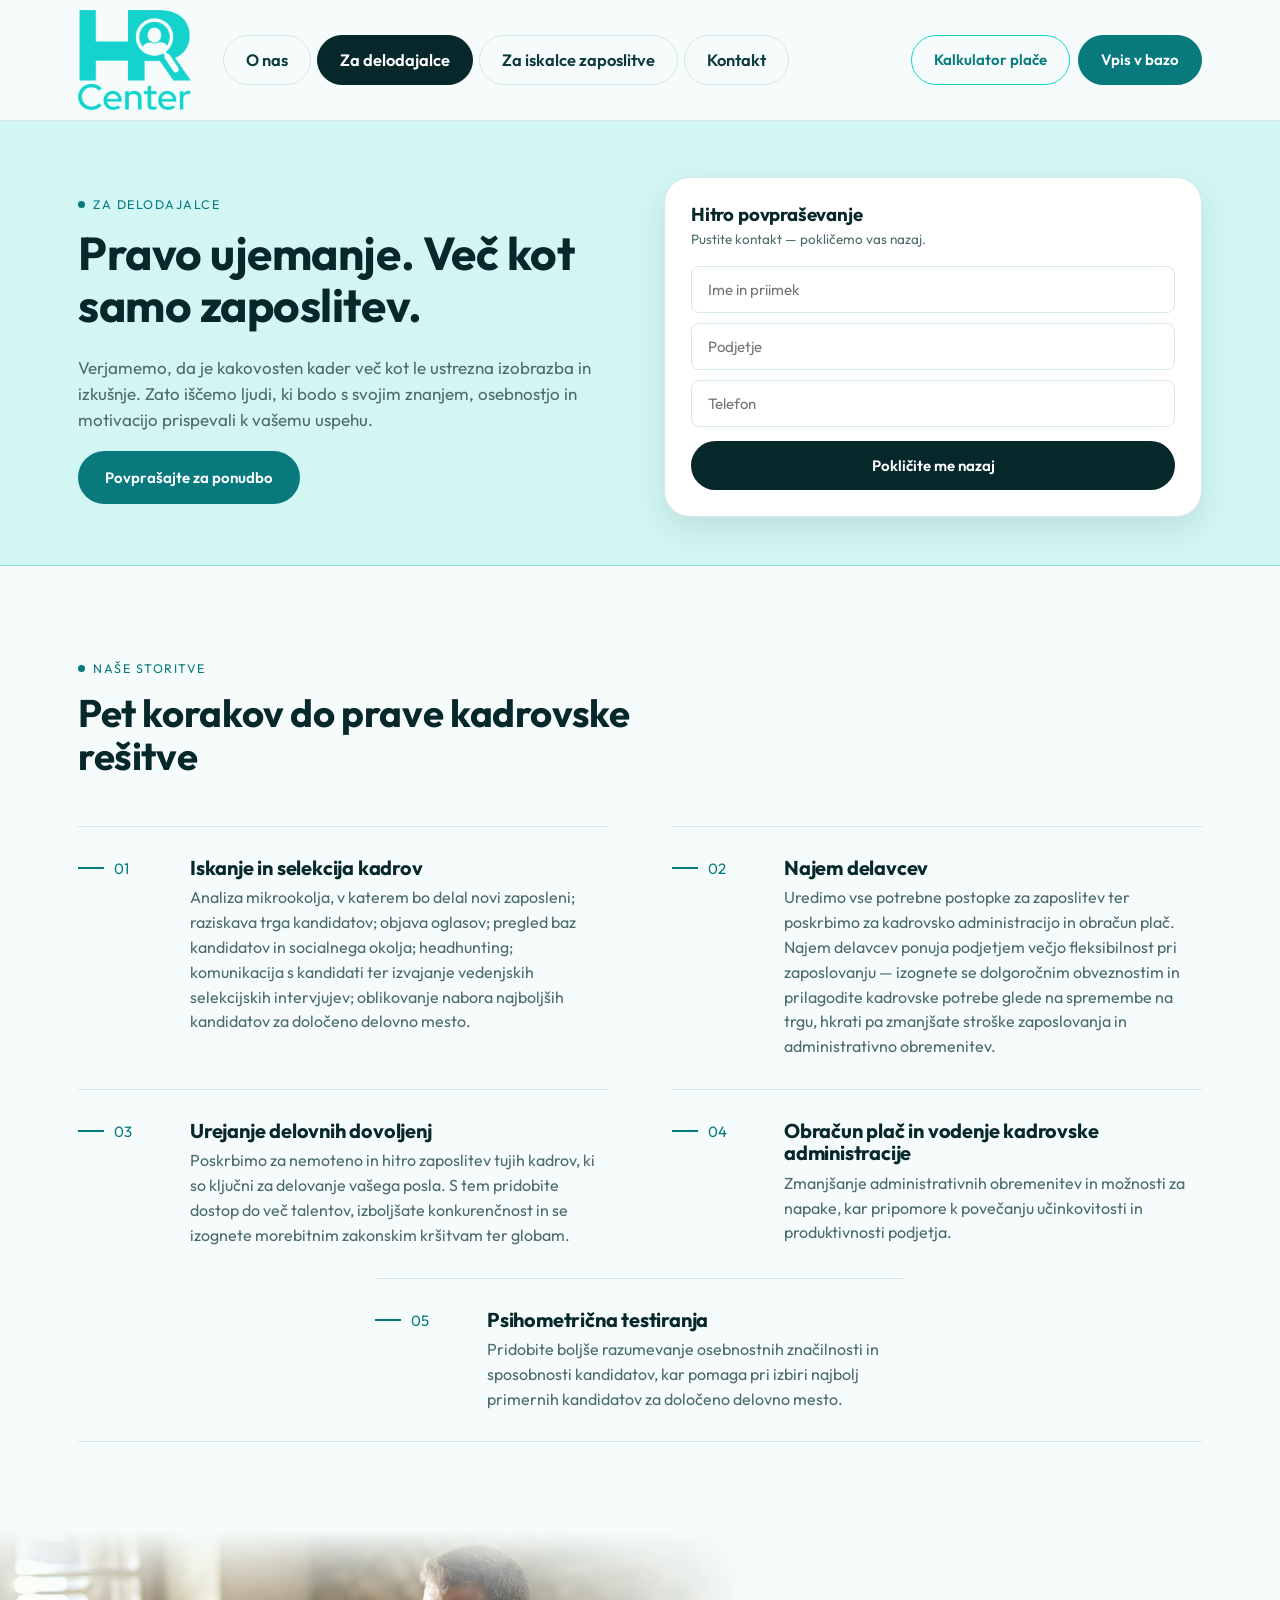
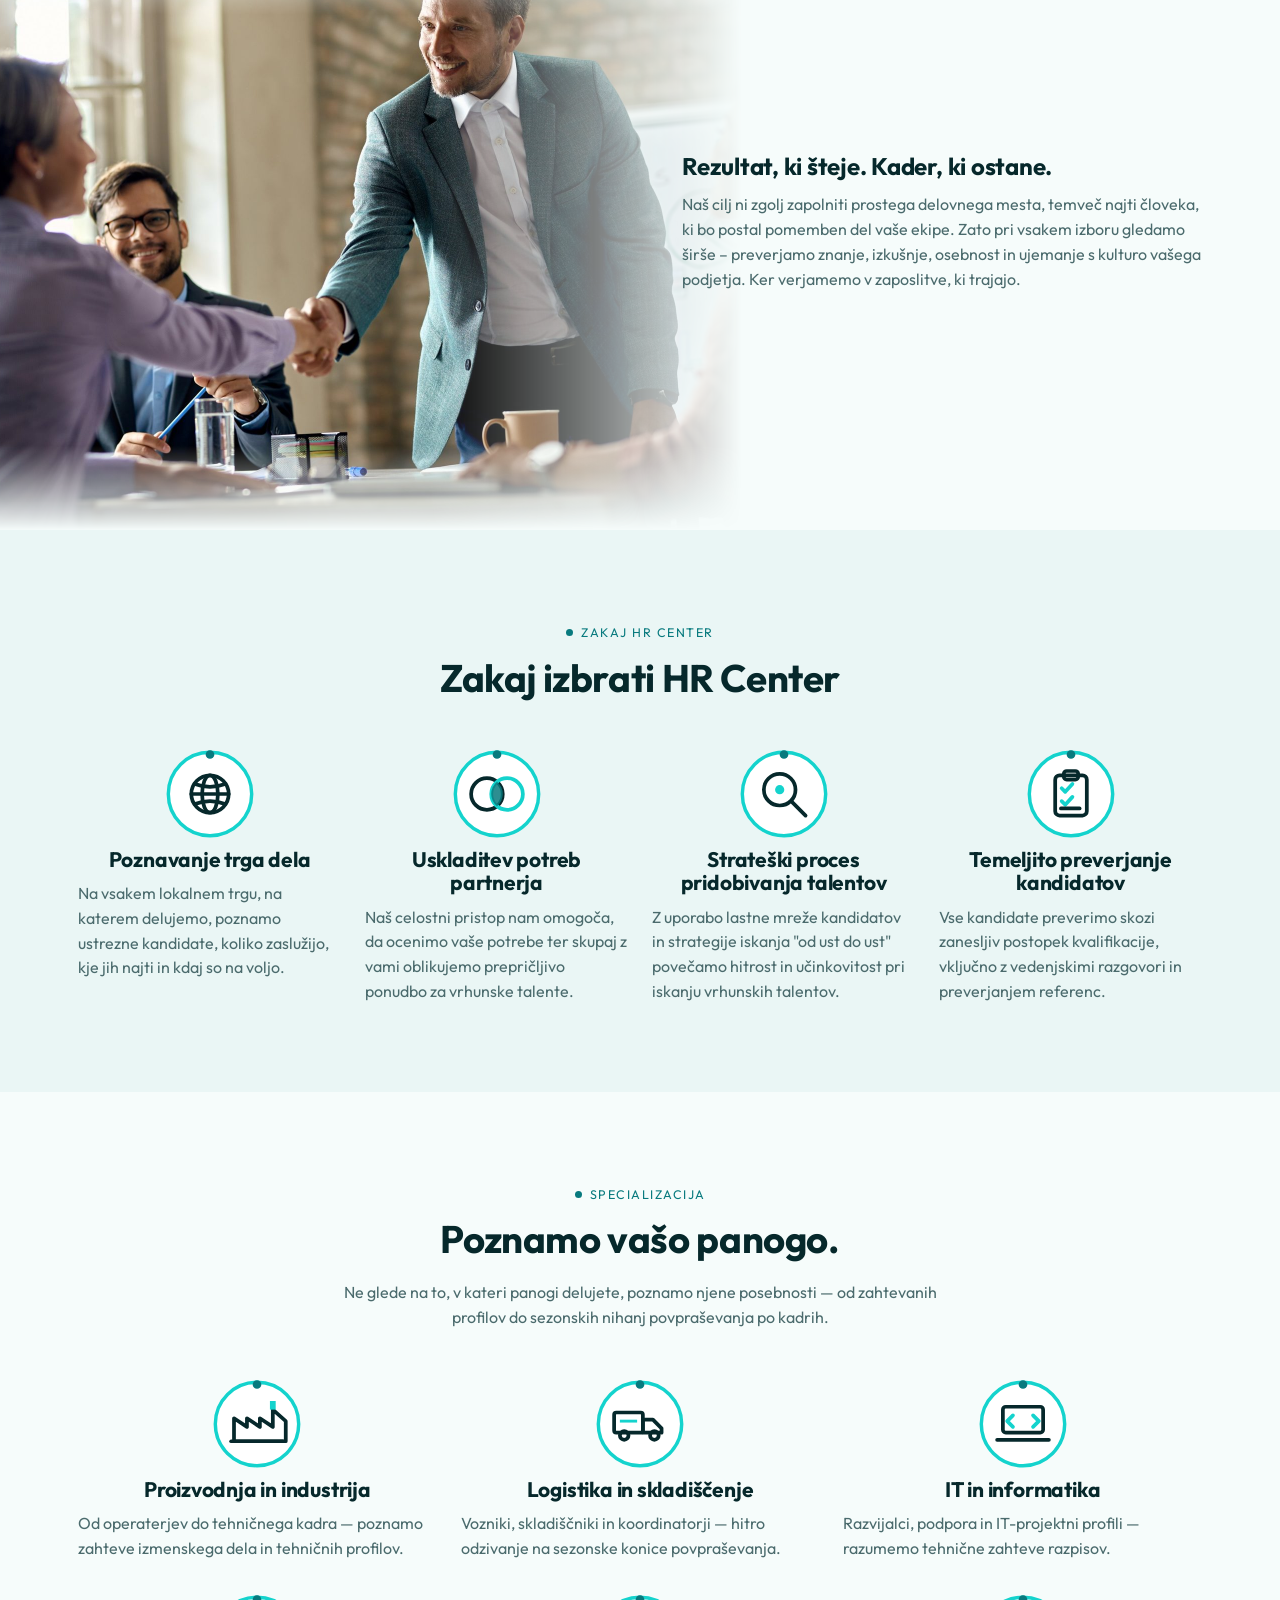
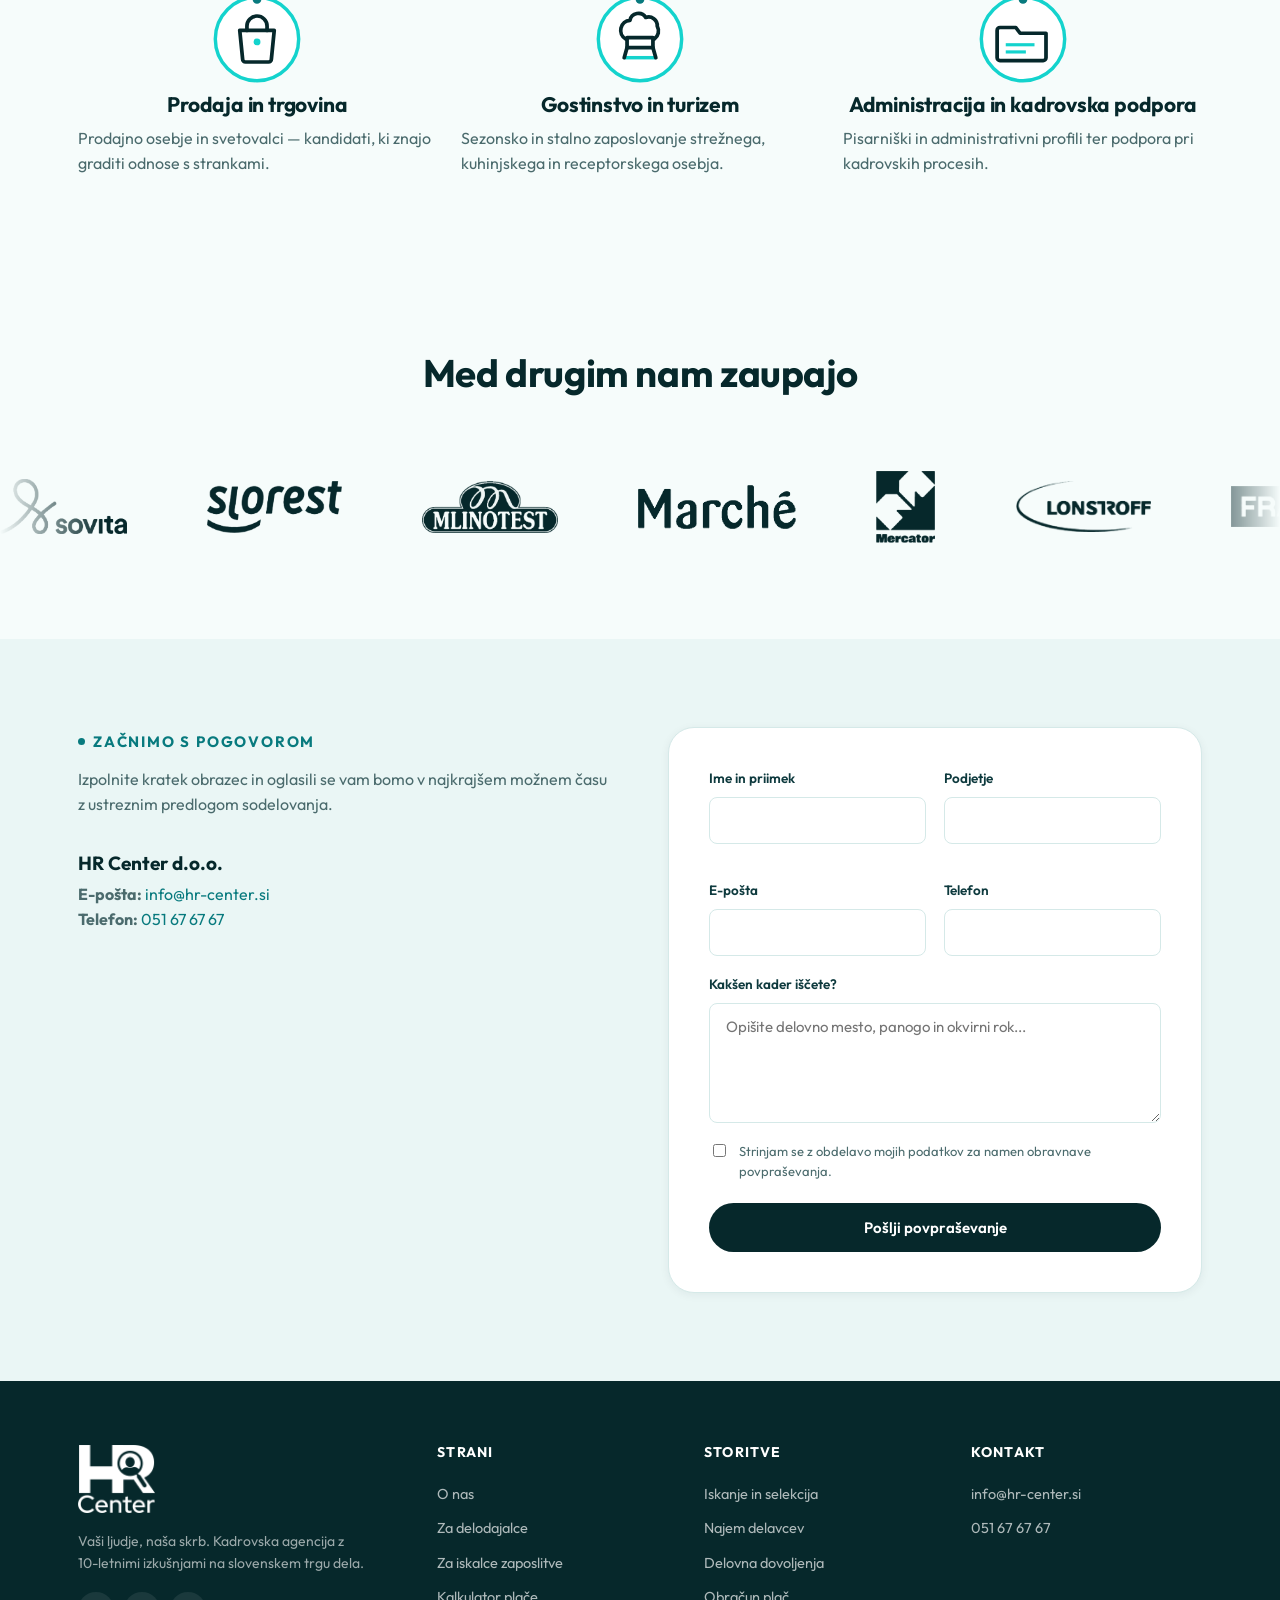
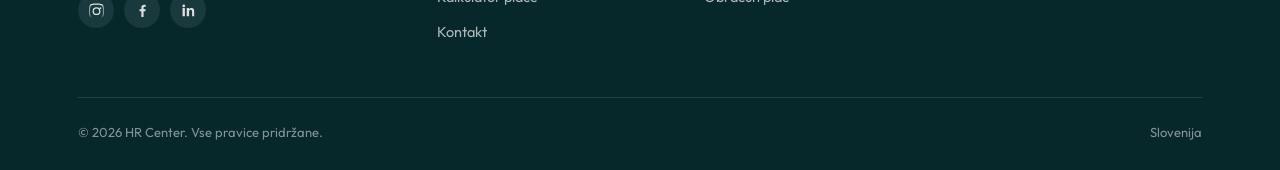
==== commit 7aa526b4: "Add files via upload" ====
--- a/delodajalci.html
+++ b/delodajalci.html
@@ -7,7 +7,7 @@
 <meta name="description" content="HR Center za delodajalce: iskanje in selekcija kadrov, najem delavcev, urejanje delovnih dovoljenj, obračun plač in psihometrična testiranja.">
 <link rel="icon" href="assets/images/logo.png">
 <link rel="preload" href="assets/fonts/outfit-latin-wght-normal.woff2" as="font" type="font/woff2" crossorigin>
-<link rel="stylesheet" href="assets/css/style.css?v=20261111m">
+<link rel="stylesheet" href="assets/css/style.css?v=20261111u">
 </head>
 <body>
 
@@ -319,7 +319,7 @@
 </footer>
 
 <script src="assets/js/jobs-data.js?v=20261113"></script>
-<script src="assets/js/main.js?v=20261115"></script>
+<script src="assets/js/main.js?v=20261117"></script>
 <script>document.getElementById('year').textContent = new Date().getFullYear();</script>
 </body>
 </html>
--- a/assets/css/style.css
+++ b/assets/css/style.css
@@ -65,6 +65,7 @@
 *, *::before, *::after{ box-sizing: border-box; }
 html{ scroll-behavior: smooth; }
 body{
+  overflow-x: clip;
   margin:0;
   font-family: var(--font-body);
   color: var(--ink);
@@ -149,9 +150,13 @@
 /* ---------- Header ---------- */
 .site-header{
   position: sticky; top: 0; z-index: 100;
+  border-bottom: 1px solid var(--line);
+}
+/* zameglitev je na psevdo-elementu, da glava ne postane "containing block" za fiksni mobilni meni */
+.site-header::before{
+  content:""; position:absolute; inset:0; z-index:-1;
   background: color-mix(in srgb, var(--paper) 86%, transparent);
-  backdrop-filter: blur(10px);
-  border-bottom: 1px solid var(--line);
+  -webkit-backdrop-filter: blur(10px); backdrop-filter: blur(10px);
 }
 .site-header .container{
   display:flex; align-items:center; justify-content:flex-start; gap: 32px;
@@ -180,10 +185,10 @@
   .main-nav{
     position: fixed; inset: var(--header-h) 0 0 0; height: calc(100vh - var(--header-h));
     background: var(--paper); flex-direction: column; align-items: stretch;
-    padding: 20px 28px; gap: 4px; transform: translateX(100%);
-    transition: transform .25s ease; overflow-y:auto;
+    padding: 20px 28px; gap: 4px; transform: translateX(24px); opacity: 0; visibility: hidden;
+    transition: transform .25s ease, opacity .25s ease, visibility 0s linear .25s; overflow-y:auto;
   }
-  .main-nav.open{ transform: translateX(0); }
+  .main-nav.open{ transform: translateX(0); opacity: 1; visibility: visible; transition-delay: 0s; }
   .main-nav a{ padding: 16px 10px; border-bottom: 1px solid var(--line); border: none; border-radius:0; font-size:15px; }
   .main-nav a.nav-mobile-only{ display:block; }
   .nav-toggle{ display:block; }
@@ -833,3 +838,114 @@
   .calc3{ grid-template-columns: 1fr; }
   .calc3-col{ padding: 32px 24px 34px; }
 }
+
+/* ================= Mobile standards pass (touch targets, text size, layout) ================= */
+html{ -webkit-text-size-adjust: 100%; text-size-adjust: 100%; }
+img, svg, video{ max-width: 100%; }
+
+/* skupine s 3 stolpci se morajo prelomiti tudi na tablici in telefonu */
+@media (max-width: 900px){
+  .feature-rows.cols-3{ grid-template-columns: 1fr 1fr; }
+}
+@media (max-width: 600px){
+  .feature-rows, .feature-rows.cols-3{ grid-template-columns: 1fr; }
+}
+
+@media (max-width: 1180px){
+  :root{ --header-h: 84px; --logo-h: 68px; }
+  .nav-toggle{ width: 46px; height: 46px; display:grid; place-items:center; }
+}
+@media (max-width: 860px){
+  /* slike z mehkim prelivom: v polni širini, brez zamika */
+  .about-visual, .blend-visual{ width: 100% !important; margin: 0 0 8px !important; }
+  .hero-visual{ width: calc(100% + 56px); }
+}
+@media (max-width: 900px){
+  /* tipke in povezave najmanj 44 px */
+  .footer-grid a{ padding: 12px 0; font-size: 15.5px; }
+  .footer-social a{ width: 44px; height: 44px; }
+  .jf-opt{ min-height: 46px; padding: 8px 0; }
+  .jf-opt input, .calc3-check input, .consent input{ width: 22px; height: 22px; }
+  .jf-reset{ padding: 12px 8px; }
+  .back-link{ padding: 12px 0; margin-bottom: 14px; }
+  .calc3-seg-btn{ padding: 13px 14px; min-height: 46px; }
+  .btn{ min-height: 46px; }
+  .main-nav a{ min-height: 52px; display:flex; align-items:center; font-size: 17px; }
+  .main-nav a.nav-mobile-only{ display:flex; }
+}
+@media (max-width: 720px){
+  :root{ --logo-h: 62px; --header-h: 80px; }
+  /* besedilo ne sme biti premajhno; vnosna polja 16 px (brez povečave na iPhone) */
+  .eyebrow{ font-size: 13px; }
+  .field .hint, .calc-hint, .form-note, .calc-disclaimer{ font-size: 13px; }
+  .job-tag{ font-size: 12.5px; }
+  .jf-opt .n{ font-size: 13px; }
+  input, select, textarea{ font-size: 16px !important; }
+  .container{ padding-left: 20px; padding-right: 20px; }
+  .path-card, .calc3-col{ padding-left: 22px; padding-right: 22px; }
+}
+
+@media (max-width: 900px){
+  .consent input{ flex: none; }
+  .breadcrumb{ font-size: 14px; }
+  .breadcrumb a{ display:inline-block; padding: 12px 0; }
+}
+@media (max-width: 720px){
+  .calc3 .calc-hint, .calc3-chip, .pill{ font-size: 13px; }
+}
+
+/* filter: zložljiv na telefonu */
+.jf-toggle{ display:flex; align-items:center; gap:10px; background:none; border:none; padding:0; color: var(--ink); font: inherit; font-size:22px; font-weight:700; cursor:default; }
+.jf-chev{ display:none; transition: transform .2s ease; }
+@media (max-width: 900px){
+  .jf-toggle{ cursor:pointer; min-height:46px; }
+  .jf-chev{ display:inline; }
+  .job-filters.collapsed #jf-groups{ display:none; }
+  .job-filters.collapsed .jf-chev{ transform: rotate(-90deg); }
+  .job-filters{ padding: 14px 20px; }
+}
+
+/* kalkulator: pritrjena vrstica z rezultatom na telefonu */
+.calc3-placeholder p{ color: inherit; }
+.calc3-bar{ display:none; }
+@media (max-width: 900px){
+  .calc3-bar{
+    position: fixed; left:0; right:0; bottom:0; z-index: 90;
+    display:none; align-items:center; justify-content:space-between; gap:12px;
+    background: var(--ink); color:#fff; padding: 10px 20px calc(10px + env(safe-area-inset-bottom, 0px));
+    box-shadow: 0 -6px 24px rgba(6,40,43,.25);
+  }
+  .calc3-bar.show{ display:flex; }
+  .calc3-bar strong{ display:block; font-size:20px; }
+  .calc3-bar span{ font-size:13px; opacity:.9; }
+}
+
+/* hamburger -> križec, zaklep ozadja ob odprtem meniju */
+.nav-toggle span{ transition: transform .22s ease, opacity .18s ease; }
+.nav-toggle[aria-expanded="true"] span:nth-child(1){ transform: translateY(10px) rotate(45deg); }
+.nav-toggle[aria-expanded="true"] span:nth-child(2){ opacity: 0; }
+.nav-toggle[aria-expanded="true"] span:nth-child(3){ transform: translateY(-10px) rotate(-45deg); }
+body.nav-open{ overflow: hidden; }
+
+/* stran delovnega mesta na telefonu: fotografija kot pasica na vrhu, ne kot zamegljeno ozadje */
+@media (max-width: 860px){
+  .job-page{ padding-top: 0; }
+  .job-visual{ position: relative; width: 100%; height: 230px; margin: 0 0 8px; }
+  .job-visual img{
+    opacity: .9;
+    -webkit-mask-image: linear-gradient(to bottom, #000 0%, #000 60%, transparent 100%);
+    mask-image: linear-gradient(to bottom, #000 0%, #000 60%, transparent 100%);
+    -webkit-mask-composite: source-over; mask-composite: add;
+  }
+}
+@media (max-width: 720px){
+  .breadcrumb{ display: none; }
+}
+
+@media (max-width: 1180px){
+  .nav-toggle{ display:flex; flex-direction:column; align-items:center; justify-content:center; }
+}
+
+@media (max-width: 720px){
+  .calc3-out span, .calc3-hourly, .job-tag{ font-size: 13px; }
+}
